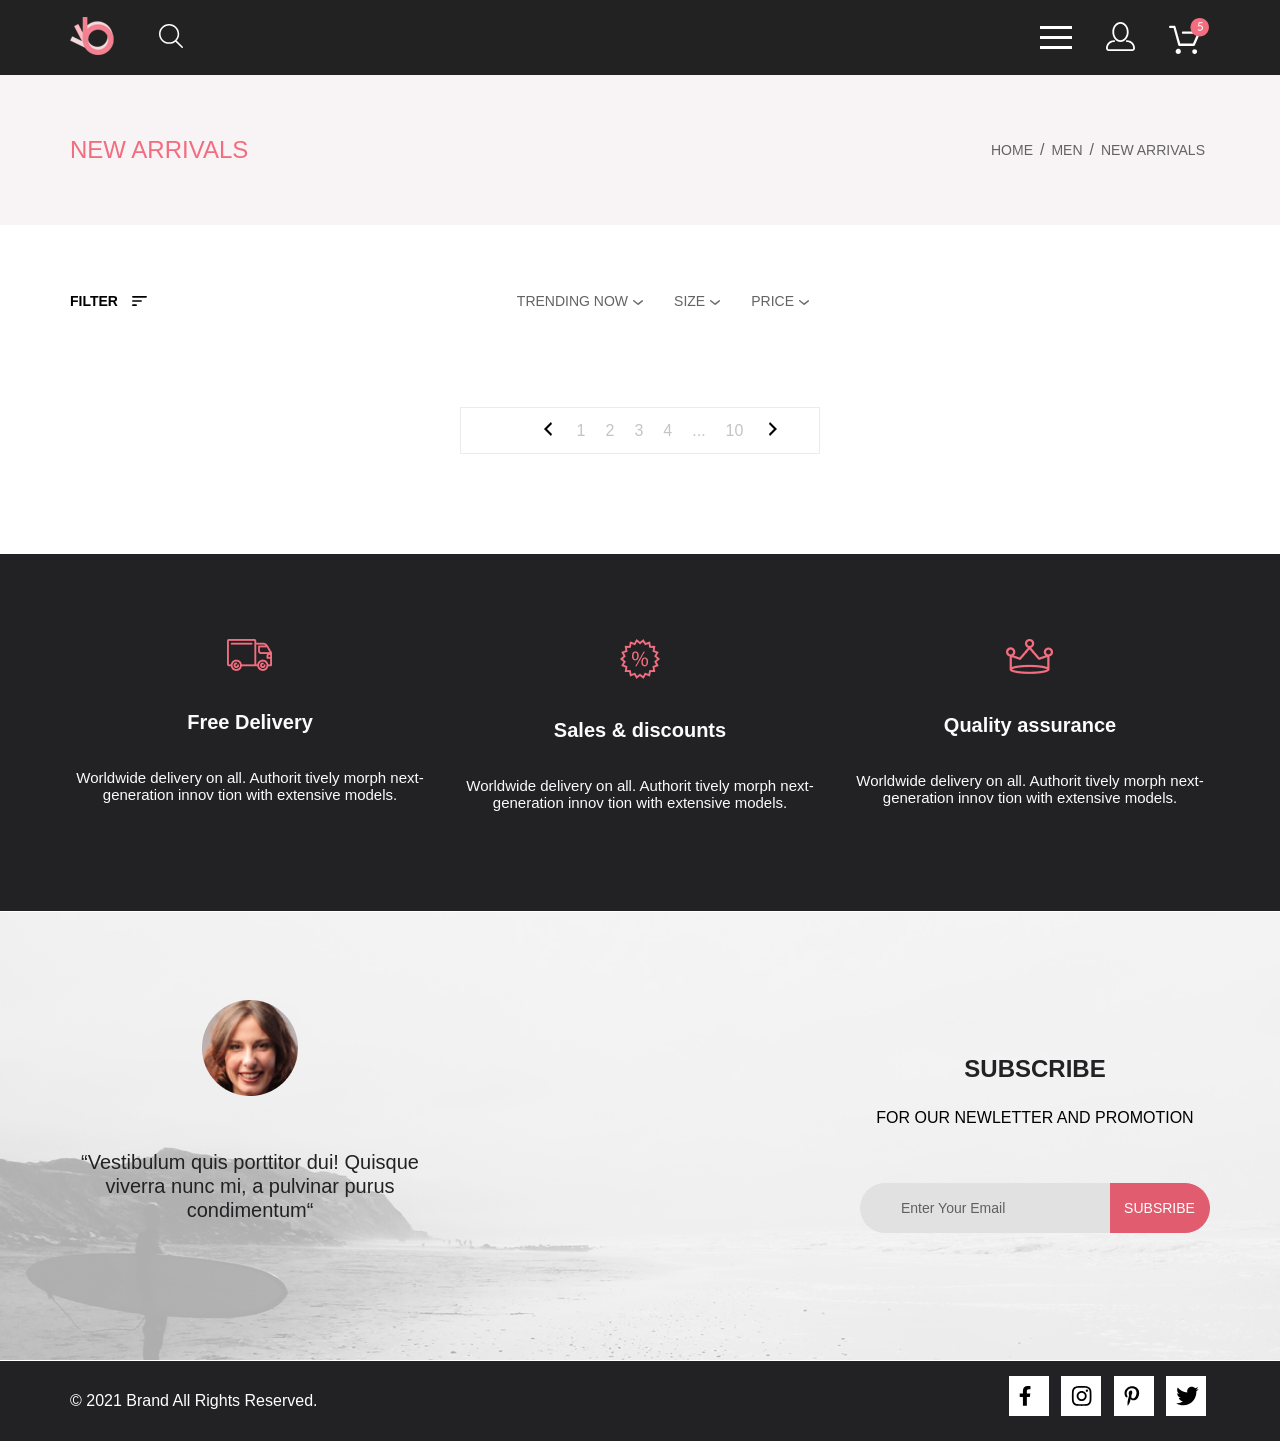
==== js2_1. study_project_web-shop/catalog.html @ 0b313eaf "все tot 232" ====
<!DOCTYPE html>
<html lang="en">

<head>
    <meta charset="UTF-8">
    <title>catalog-page</title>
    <link rel="stylesheet" href="css/style.css">
    <link rel="preconnect" href="https://fonts.gstatic.com">
    <script src="js/script.js"></script>
</head>

<body>
    <header class="header-block ">
        <div class="padding-site">
            <form action="search" class="search-icon-form">
                <a href="#" class="logo-icon"><img src="icon/logo-icon.png" alt="logo"></a>
                <input class="search-icon-form__input" id="search" type="search">
                <label for="search" class="search-icon-form__label">
                    <svg class="search-icon-form__svg" xmlns="http://www.w3.org/2000/svg"
                        xmlns:xlink="http://www.w3.org/1999/xlink" width="24" height="24">
                        <path
                            d="M23.762,22.681 L17.569,16.586 C19.190,14.825 20.187,12.494 20.187,9.929 C20.186,4.443 15.668,-0.002 10.093,-0.002 C4.519,-0.002 0.001,4.443 0.001,9.929 C0.001,15.416 4.519,19.862 10.093,19.862 C12.502,19.862 14.711,19.028 16.446,17.644 L22.663,23.763 C22.966,24.062 23.458,24.062 23.761,23.763 C24.065,23.464 24.065,22.979 23.762,22.681 ZM10.093,18.334 C5.377,18.334 1.553,14.572 1.553,9.929 C1.553,5.288 5.377,1.525 10.093,1.525 C14.810,1.525 18.633,5.288 18.633,9.929 C18.633,14.572 14.810,18.334 10.093,18.334 Z" />
                    </svg>
                </label>
            </form>

            <div class="page-header-wrp-btn">
                <nav class="menu">
                    <label class="menu-btn" for="menu-switch">
                        <span></span>
                    </label>
                    <input id="menu-switch" type="checkbox">
                    <ul class="menu-list">
                        <a href="#" class="menu-list-close-btn"></a>
                        <span class="menu-list-title">menu</span>
                        <li class="menu-list-item">
                            <a href="#">man</a>
                            <ul class="menu-sublist">
                                <li class="menu-sublist-item">
                                    <a href="#">Accessories</a>
                                </li>
                                <li class="menu-sublist-item">
                                    <a href="#">Bags</a>
                                </li>
                                <li class="menu-sublist-item">
                                    <a href="#">Denim</a>
                                </li>
                                <li class="menu-sublist-item">
                                    <a href="#">T-Shirts</a>
                                </li>
                            </ul>
                        </li>
                        <li class="menu-list-item">
                            <a href="#">woman</a>
                            <ul class="menu-sublist">
                                <li class="menu-sublist-item">
                                    <a href="#">Accessories</a>
                                </li>
                                <li class="menu-sublist-item">
                                    <a href="#">Jackets &amp;&nbsp;Coats</a>
                                </li>
                                <li class="menu-sublist-item">
                                    <a href="#">Polos</a>
                                </li>
                                <li class="menu-sublist-item">
                                    <a href="#">T-Shirts</a>
                                </li>
                                <li class="menu-sublist-item">
                                    <a href="#">Shirts</a>
                                </li>
                            </ul>
                        </li>
                        <li class="menu-list-item">
                            <a href="#">kids</a>
                            <ul class="menu-sublist">
                                <li class="menu-sublist-item">
                                    <a href="#">Accessories</a>
                                </li>
                                <li class="menu-sublist-item">
                                    <a href="#">Jackets &amp;&nbsp;Coats</a>
                                </li>
                                <li class="menu-sublist-item">
                                    <a href="#">Polos</a>
                                </li>
                                <li class="menu-sublist-item">
                                    <a href="#">T-Shirts</a>
                                </li>
                                <li class="menu-sublist-item">
                                    <a href="#">Shirts</a>
                                </li>
                                <li class="menu-sublist-item">
                                    <a href="#">Bags</a>
                                </li>
                            </ul>
                        </li>
                    </ul>
                </nav>

                <button class="personal-account-btn">
                    <svg width="29" height="29" viewBox="0 0 29 29" xmlns="http://www.w3.org/2000/svg">
                        <path
                            d="M14.5 19.937C19 19.937 22.656 15.464 22.656 9.968C22.656 4.472 19 0 14.5 0C13.3631 0.0217413 12.2463 0.303398 11.2351 0.823397C10.2239 1.34339 9.34507 2.08794 8.66602 3C7.12663 4.99573 6.30819 7.45381 6.34399 9.974C6.34399 15.465 10 19.937 14.5 19.937ZM14.5 1.813C18 1.813 20.844 5.472 20.844 9.969C20.844 14.466 17.998 18.125 14.5 18.125C11.002 18.125 8.15603 14.465 8.15503 9.969C8.15403 5.473 11 1.813 14.5 1.813ZM20.844 18.125C20.6036 18.125 20.373 18.2205 20.203 18.3905C20.033 18.5605 19.9375 18.7911 19.9375 19.0315C19.9375 19.2719 20.033 19.5025 20.203 19.6725C20.373 19.8425 20.6036 19.938 20.844 19.938C22.526 19.9399 24.1386 20.6088 25.3279 21.7982C26.5172 22.9875 27.1861 24.6 27.188 26.282C27.1875 26.5221 27.0918 26.7523 26.922 26.9221C26.7522 27.0918 26.5221 27.1875 26.282 27.188H2.71997C2.47985 27.1875 2.24975 27.0918 2.07996 26.9221C1.91016 26.7523 1.81449 26.5221 1.81396 26.282C1.81608 24.6001 2.48517 22.9877 3.67444 21.7985C4.86371 20.6092 6.47608 19.9401 8.15796 19.938C8.39824 19.938 8.62868 19.8425 8.79858 19.6726C8.96849 19.5027 9.06396 19.2723 9.06396 19.032C9.06396 18.7917 8.96849 18.5613 8.79858 18.3914C8.62868 18.2215 8.39824 18.126 8.15796 18.126C5.99541 18.1279 3.92201 18.9875 2.39258 20.5164C0.863144 22.0453 0.00264777 24.1185 0 26.281C0.000794067 27.0019 0.287502 27.693 0.797241 28.2027C1.30698 28.7125 1.99811 28.9992 2.71899 29H26.282C27.0027 28.9989 27.6936 28.7121 28.2031 28.2024C28.7126 27.6927 28.9992 27.0017 29 26.281C28.9974 24.1187 28.1372 22.0457 26.6083 20.5168C25.0793 18.9878 23.0063 18.1276 20.844 18.125Z" />
                    </svg>
                </button>

                <button class="basket-btn">
                    <svg width="42" height="37" viewBox="0 0 42 37" xmlns="http://www.w3.org/2000/svg">
                        <path
                            d="M26.2009 37C25.5532 36.9738 24.9415 36.6948 24.4972 36.2227C24.0529 35.7506 23.8114 35.1232 23.8245 34.475C23.8376 33.8269 24.1043 33.2097 24.5673 32.7559C25.0303 32.3022 25.6527 32.048 26.301 32.048C26.9493 32.048 27.5717 32.3022 28.0347 32.7559C28.4977 33.2097 28.7644 33.8269 28.7775 34.475C28.7906 35.1232 28.549 35.7506 28.1047 36.2227C27.6604 36.6948 27.0488 36.9738 26.401 37H26.2009ZM6.75293 34.32C6.75293 33.79 6.91011 33.2718 7.20459 32.8311C7.49907 32.3904 7.91764 32.0469 8.40735 31.844C8.89705 31.6412 9.43594 31.5881 9.95581 31.6915C10.4757 31.7949 10.9532 32.0502 11.328 32.425C11.7028 32.7998 11.9581 33.2773 12.0615 33.7972C12.1649 34.317 12.1118 34.8559 11.9089 35.3456C11.7061 35.8353 11.3626 36.2539 10.9219 36.5483C10.4812 36.8428 9.96304 37 9.43298 37C9.08087 37.0003 8.73212 36.9311 8.40674 36.7966C8.08136 36.662 7.78569 36.4646 7.53662 36.2158C7.28755 35.9669 7.09001 35.6713 6.9552 35.3461C6.82039 35.0208 6.75098 34.6721 6.75098 34.32H6.75293ZM10.553 28.686C10.2935 28.6868 10.0409 28.6024 9.83411 28.4457C9.62727 28.2891 9.47758 28.0689 9.40796 27.819L4.57495 10.364H1.18201C0.868521 10.364 0.567859 10.2395 0.346191 10.0178C0.124523 9.79614 0 9.49549 0 9.18201C0 8.86852 0.124523 8.56787 0.346191 8.3462C0.567859 8.12454 0.868521 8.00001 1.18201 8.00001H5.46301C5.7225 7.99919 5.97504 8.08372 6.18176 8.24057C6.38848 8.39742 6.53784 8.61788 6.60693 8.86801L11.4399 26.323H24.6179L29.001 16.275H14.401C14.2428 16.2796 14.0854 16.2524 13.9379 16.1951C13.7904 16.1377 13.6559 16.0513 13.5424 15.9411C13.4288 15.8308 13.3386 15.6989 13.277 15.5532C13.2154 15.4074 13.1836 15.2508 13.1836 15.0925C13.1836 14.9343 13.2154 14.7776 13.277 14.6319C13.3386 14.4861 13.4288 14.3542 13.5424 14.2439C13.6559 14.1337 13.7904 14.0473 13.9379 13.9899C14.0854 13.9326 14.2428 13.9054 14.401 13.91H30.814C31.0097 13.91 31.2022 13.9587 31.3744 14.0517C31.5465 14.1448 31.6928 14.2793 31.7999 14.443C31.9078 14.6073 31.9734 14.7957 31.9908 14.9914C32.0083 15.1872 31.9771 15.3842 31.9 15.565L26.495 27.977C26.4026 28.1876 26.251 28.3668 26.0585 28.4927C25.866 28.6186 25.641 28.6858 25.411 28.686H10.553Z" />
                        <path
                            d="M31.502 19C36.7487 19 41.002 14.7467 41.002 9.5C41.002 4.25329 36.7487 0 31.502 0C26.2552 0 22.002 4.25329 22.002 9.5C22.002 14.7467 26.2552 19 31.502 19Z"
                            fill="#F16D7F" />
                        <path
                            d="M30.8146 7.648C31.2626 7.552 31.6746 7.504 32.0506 7.504C32.4986 7.504 32.8946 7.57 33.2386 7.702C33.5826 7.834 33.8686 8.016 34.0966 8.248C34.3286 8.48 34.5026 8.754 34.6186 9.07C34.7386 9.386 34.7986 9.73 34.7986 10.102C34.7986 10.558 34.7186 10.97 34.5586 11.338C34.4026 11.706 34.1846 12.022 33.9046 12.286C33.6286 12.546 33.3026 12.746 32.9266 12.886C32.5506 13.026 32.1446 13.096 31.7086 13.096C31.4566 13.096 31.2146 13.07 30.9826 13.018C30.7506 12.97 30.5326 12.904 30.3286 12.82C30.1286 12.736 29.9426 12.64 29.7706 12.532C29.5986 12.424 29.4466 12.31 29.3146 12.19L29.6446 11.734C29.7166 11.63 29.8106 11.578 29.9266 11.578C30.0066 11.578 30.0966 11.61 30.1966 11.674C30.2966 11.734 30.4186 11.802 30.5626 11.878C30.7066 11.954 30.8746 12.024 31.0666 12.088C31.2626 12.148 31.4946 12.178 31.7626 12.178C32.0626 12.178 32.3326 12.13 32.5726 12.034C32.8126 11.938 33.0186 11.802 33.1906 11.626C33.3626 11.446 33.4946 11.232 33.5866 10.984C33.6786 10.736 33.7246 10.458 33.7246 10.15C33.7246 9.882 33.6846 9.64 33.6046 9.424C33.5286 9.208 33.4106 9.024 33.2506 8.872C33.0946 8.72 32.8986 8.602 32.6626 8.518C32.4266 8.434 32.1506 8.392 31.8346 8.392C31.6186 8.392 31.3926 8.41 31.1566 8.446C30.9246 8.482 30.6866 8.54 30.4426 8.62L29.7706 8.422L30.4606 4.402H34.5346V4.87C34.5346 5.022 34.4866 5.148 34.3906 5.248C34.2986 5.344 34.1386 5.392 33.9106 5.392H31.2106L30.8146 7.648Z" />
                    </svg>
                </button>
            </div>
        </div>

    </header>
    <main>
        <section class="subnav">
            <div class="padding-site">
                <a href="#" class="subnav-name">new arrivals</a>
                <nav class="subnav-wrp">
                    <ul class="subnav-list">
                        <li class="subnav-link"><a href="#">home</a></li>
                        <li class="subnav-link"><a href="#">men</a></li>
                        <li class="subnav-link"><a href="#">new arrivals</a></li>
                    </ul>
                </nav>

            </div>   
            
        </section>

        <section class="filter-block ">
            <div class="padding-site">
                <a href="#" class="filter-name"><span>filter</span>
                    <svg class="filter-icon" width="15" height="10" viewBox="0 0 15 10" xmlns="http://www.w3.org/2000/svg">
                        <path id="filter-vector"
                            d="M0.833333 10H4.16667C4.625 10 5 9.625 5 9.16667C5 8.70833 4.625 8.33333 4.16667 8.33333H0.833333C0.375 8.33333 0 8.70833 0 9.16667C0 9.625 0.375 10 0.833333 10ZM0 0.833333C0 1.29167 0.375 1.66667 0.833333 1.66667H14.1667C14.625 1.66667 15 1.29167 15 0.833333C15 0.375 14.625 0 14.1667 0H0.833333C0.375 0 0 0.375 0 0.833333ZM0.833333 5.83333H9.16667C9.625 5.83333 10 5.45833 10 5C10 4.54167 9.625 4.16667 9.16667 4.16667H0.833333C0.375 4.16667 0 4.54167 0 5C0 5.45833 0.375 5.83333 0.833333 5.83333Z" />
                    </svg>
                </a>
                <ul class="sort-list">
                    <li class="sort-link"><a href="#">trending now</a></li>
                    <li class="sort-link"><a href="#">size</a></li>
                    <li class="sort-link"><a href="#">price</a></li>
                </ul>
                <div class="dop-flex-block3"></div>
            </div>
            
        </section>
        <section class="product_block">
            <div class="padding-site product-cards">
                <!-- <div class="product">
                    <img src="img/product-foto1.png" alt="product-foto" class="image-product">
                    <a href="#" class="overlay-img" style="width: 360px; height: 420px;"></a>
                    <button href="#" class="overlay-btn">
                        <span>Add to Cart</span></button>
                    <h2>ellery x m'o capsule</h2>
                    <p>Known for her sculptural takes on traditional tailoring, Australian arbiter of cool Kym Ellery
                        teams
                        up with Moda Operandi.</p>
                    <span>$52.00</span>
                </div>
                <div class="product">
                    <img src="img/product-foto7.png" alt="product-foto" class="image-product">
                    <a href="#" class="overlay-img" style="width: 360px; height: 420px;"></a>
                    <button href="" class="overlay-btn"><span>Add to Cart</span></button>
                    <h2>ellery x m'o capsule</h2>
                    <p>Known for her sculptural takes on traditional tailoring, Australian arbiter of cool Kym Ellery
                        teams
                        up with Moda Operandi.</p>
                    <span>$52.00</span>
                </div>
                <div class="product">
                    <img src="img/product-foto3.png" alt="product-foto" class="image-product">
                    <a href="#" class="overlay-img" style="width: 360px; height: 420px;"></a>
                    <button href="" class="overlay-btn"><span>Add to Cart</span></button>
                    <h2>ellery x m'o capsule</h2>
                    <p>Known for her sculptural takes on traditional tailoring, Australian arbiter of cool Kym Ellery
                        teams
                        up with Moda Operandi.</p>
                    <span>$52.00</span>
                </div>
                <div class="product">
                    <img src="img/product-foto4.png" alt="product-foto" class="image-product">
                    <a href="#" class="overlay-img" style="width: 360px; height: 420px;"></a>
                    <button href="" class="overlay-btn"><span>Add to Cart</span></button>
                    <h2>ellery x m'o capsule</h2>
                    <p>Known for her sculptural takes on traditional tailoring, Australian arbiter of cool Kym Ellery
                        teams
                        up with Moda Operandi.</p>
                    <span>$52.00</span>
                </div>
                <div class="product">
                    <img src="img/product-foto8.png" alt="product-foto" class="image-product">
                    <a href="#" class="overlay-img" style="width: 360px; height: 420px;"></a>
                    <button href="" class="overlay-btn"><span>Add to Cart</span></button>
                    <h2>ellery x m'o capsule</h2>
                    <p>Known for her sculptural takes on traditional tailoring, Australian arbiter of cool Kym Ellery
                        teams
                        up with Moda Operandi.</p>
                    <span>$52.00</span>
                </div>
                <div class="product">
                    <img src="img/product-foto9.png" alt="product-foto" class="image-product">
                    <a href="#" class="overlay-img" style="width: 360px; height: 420px;"></a>
                    <button href="" class="overlay-btn"><span>Add to Cart</span></button>
                    <h2>ellery x m'o capsule</h2>
                    <p>Known for her sculptural takes on traditional tailoring, Australian arbiter of cool Kym Ellery
                        teams
                        up with Moda Operandi.</p>
                    <span>$52.00</span>
                </div>
                <div class="product">
                    <img src="img/product-foto10.png" alt="product-foto" class="image-product">
                    <a href="#" class="overlay-img" style="width: 360px; height: 420px;"></a>
                    <button href="" class="overlay-btn"><span>Add to Cart</span></button>
                    <h2>ellery x m'o capsule</h2>
                    <p>Known for her sculptural takes on traditional tailoring, Australian arbiter of cool Kym Ellery
                        teams
                        up with Moda Operandi.</p>
                    <span>$52.00</span>
                </div>
                <div class="product">
                    <img src="img/product-foto11.png" alt="product-foto" class="image-product">
                    <a href="#" class="overlay-img" style="width: 360px; height: 420px;"></a>
                    <button href="" class="overlay-btn"><span>Add to Cart</span></button>
                    <h2>ellery x m'o capsule</h2>
                    <p>Known for her sculptural takes on traditional tailoring, Australian arbiter of cool Kym Ellery
                        teams
                        up with Moda Operandi.</p>
                    <span>$52.00</span>
                </div>
                <div class="product hide-card-768px">
                    <img src="img/product-foto12.png" alt="product-foto" class="image-product">
                    <a href="#" class="overlay-img" style="width: 360px; height: 420px;"></a>
                    <button href="" class="overlay-btn"><span>Add to Cart</span></button>
                    <h2>ellery x m'o capsule</h2>
                    <p>Known for her sculptural takes on traditional tailoring, Australian arbiter of cool Kym Ellery
                        teams
                        up with Moda Operandi.</p>
                    <span>$52.00</span>
                </div> -->
            </div>

            <ul class="number-block-block">
                <li class="number-block-link"><a href="#">1</a></li>
                <li class="number-block-link"><a href="#">2</a></li>
                <li class="number-block-link"><a href="#">3</a></li>
                <li class="number-block-link"><a href="#">4</a></li>
                <li class="number-block-link"><a href="#">...</a></li>
                <li class="number-block-link"><a href="#">10</a></li>
            </ul>

        </section>

        <section class="container feature_block clearfix">
            <div class="feature">
                <img src="icon/delivery-icon.png" alt="feature-foto" class="image-feature">
                <h3>Free Delivery</h3>
                <p>Worldwide delivery on all. Authorit tively morph next-generation innov tion with extensive models.
                </p>
            </div>
            <div class="feature">
                <img src="icon/sale-icon.png" alt="feature-foto" class="image-feature">
                <h3>Sales & discounts</h3>
                <p>Worldwide delivery on all. Authorit tively morph next-generation innov tion with extensive models.
                </p>
            </div>
            <div class="feature">
                <img src="icon/quality-icon.png" alt="feature-foto" class="image-feature">
                <h3>Quality assurance</h3>
                <p>Worldwide delivery on all. Authorit tively morph next-generation innov tion with extensive models.
                </p>
            </div>
        </section>

        <section class="subsribe-block">
            <div class="padding-site">
                <div class="info"><img src="img/info-img.png" alt="info-img" class="info-img">
                    <p>“Vestibulum quis porttitor dui! Quisque viverra nunc mi, a pulvinar purus condimentum“</p>
                </div>

                <form action="" class="subsribe-form">
                    <h2>subscribe</h2>
                    <p>for our newletter and promotion</p>
                    <input type="email" placeholder="Enter Your Email"><button type="submit">subsribe</button>
                </form>
            </div>
        </section>
    </main>

    <footer>
        <div class="padding-site">
            <span>&copy; 2021 Brand All Rights Reserved.</span>
            <ul class="social-icon">
                <li><a href="#"><img src="icon/vector-facebook.svg" alt="soc-icon"></a></li>
                <li><a href="#"><img src="icon/vector-insta.svg" alt="soc-icon"></a></li>
                <li><a href="#"><img src="icon/vector-pinsta.svg" alt="soc-icon"></a></li>
                <li><a href="#"><img src="icon/vector-twit.svg" alt="soc-icon"></a></li>
            </ul>
        </div>

    </footer>


</body>

</html>
---- js2_1. study_project_web-shop/css/style.css ----
@font-face {
    font-family: "lato";
    src: url(../fonts/lato-thin.ttf);
    font-weight: 100;
    font-style: normal;
}

@font-face {
    font-family: "lato";
    src: url(../fonts/lato-light.ttf);
    font-weight: 300;
    font-style: normal;
}

@font-face {
    font-family: "lato";
    src: url(../fonts/lato-regular.ttf);
    font-weight: 400;
    font-style: normal;
}

@font-face {
    font-family: "lato";
    src: url(../fonts/lato-bold.ttf);
    font-weight: 700;
    font-style: normal;
}

@font-face {
    font-family: "lato";
    src: url(../fonts/lato-black.ttf);
    font-weight: 900;
    font-style: normal;
}

body {
    font-family: "lato", sans-serif;
    margin: 0;
    padding: 0;

}

.clearfix::after {
    content: "";
    display: table;
    clear: both;
}

.padding-site {
    width: 100%;
    max-width: 1140px;
    box-sizing: border-box;
    display: flex;
    flex-wrap: wrap;
    justify-content: space-between;
    margin: 0 auto;
    /* outline: 1px solid black; */

}

header {
    min-height: 75px;
    background-color: #222222;
    width: 100%;
    position: relative;
    display: flex;
    justify-content: space-between;
    align-items: center;
    flex-wrap: wrap;
}

header button {
    /* display: block; */
    padding: 0;
    background-color: transparent;
    border: none;
    cursor: pointer;
    /* margin: -5px auto; */
}

.header-block svg {
    fill: #ffffff;
}

.logo-icon:hover img {
    filter: brightness(30%);
}

.logo-icon:active img {
    filter: brightness(10%);
}

.search-icon-form {
    display: flex;
    flex-wrap: wrap;
}

.search-icon-form__label {
    margin: auto auto auto 5px;
    background-image: url('https://findicons.com/files/icons/2813/flat_jewels/512/search.png');
}

.search-icon-form__label:hover .search-icon-form__svg {
    fill: rgb(0, 183, 255);
    cursor: pointer;
}

.search-icon-form__label:active .search-icon-form__svg {
    fill: #F16D7F;
}

.search-icon-form__svg {
    fill: #fff;
}

.search-icon-form__input {
    opacity: 0;
    margin: auto 0 auto 30px;
    padding: 5px;
    outline: none;
    box-sizing: border-box;
    border: none;
    color: rgb(0, 0, 0);
    font-size: 16px;
    font-family: Arial;
    text-transform: capitalize;
    outline: 1px solid rgb(170, 168, 173);
}

input[type=search] {
    width: 0px;
    box-sizing: border-box;
    font-size: 16px;
    background-position: 5px 5px;
    background-repeat: no-repeat;
    transition: 0.4s ease-in-out;
}

input[type=search]:focus {
    width: 300px;
    opacity: 1;
}

.page-header-wrp-btn {
    width: 110px;
    display: flex;
    justify-content: space-between;
    align-items: center;
}

.page-header-wrp-btn:nth-child(2) {
  width: 170px;
}


/* === mobile menu === */
.menu-btn {
    display: flex;
    justify-content: center;
    align-items: center;
    width: 32px;
    height: 32px;
    /* border: 1px solid #fff; */
}

.menu-btn:hover span,
.menu-btn:hover span::before,
.menu-btn:hover span::after{
  background-color: rgb(0, 183, 255);
}

.menu-btn:active span,
.menu-btn:active span::before,
.menu-btn:active span::after{
  background-color: #F16D7F;
}
.menu-btn span {
    display: block;
    width: 100%;
    height: 3px;
    background-color: #fff;
    position: relative;
}

.menu-btn span::before,
.menu-btn span::after {
    content: "";
    display: block;
    width: 100%;
    height: 3px;
    background-color: #fff;
    position: absolute;
    top: -10px;
    left: 0;
}

.menu-btn span::after {
  top: 10px;
}

#menu-switch {
  display: none;
}

#menu-switch:checked ~ .menu-list {
    display: block;
}
  
.menu-list {
    display: none;
    width: 232px;
    min-height: 764px;
    padding: 16px 33px;
    box-sizing: border-box;
    background-color: #fff;
    list-style: none;
    position: absolute;
    top: 60px;
    right: 0;
    z-index: 5;
}

.menu-list-close-btn {
    display: block;
    width: 12px;
    height: 12px;
    margin: 0;
    padding: 0;
    /* border: 1px solid black; */
    position: relative;
    top: 0;
    left: 170px;
}

.menu-list-close-btn::before,
.menu-list-close-btn::after {
    content: "";
    display: block;
    width: 18px;
    height: 2px;
    background: #6F6E6E;
    border-radius: 10px;
    position: absolute;
    top: 5px;
    left: -3px;
    transform: rotate(45deg);
}

.menu-list-close-btn::after {
  transform: rotate(-45deg)
}

.menu-list-close-btn:hover::before,
.menu-list-close-btn:hover::after {
    background: #B7B6B6;
}

.menu-list-close-btn:active::before,
.menu-list-close-btn:active::after{
  background: #535353;
}

.menu-list-title {
  display: block;
  margin: 9px 0 24px 0;
  font-weight: bold;
  color: #000000;
  text-transform: uppercase;
}

.menu-title>a,
.menu-list-item>a,
.menu-sublist-item>a {
    font-style: normal;
    font-size: 14px;
    line-height: 17px;
    font-weight: normal;
}
.menu-list-item>a {
  display: block;
  margin: 0 0 11px 0;
  color: #F16D7F;
  text-transform: uppercase;
  text-decoration: none;
}

.menu-list-item:hover>a {
    color: #9889D7;
}

.menu-list-item:active>a {
  color: #9D2334;
}

.menu-sublist {
  padding: 0 0 0 21.5px;
  box-sizing: border-box;
  list-style: none;
}

.menu-sublist-item>a {
    display: block;
    width: 100%;
    height: 100%;
    margin: 0 0 11px 0;
    color: #6F6E6E;
}

.menu-sublist-item a {
  text-decoration: none;
}

.menu-sublist-item:hover a {
  text-decoration: underline;
}

.menu-sublist-item:active a {
  text-decoration: none;
}

.personal-account-btn:hover svg {
    fill: rgb(0, 183, 255);
}
.personal-account-btn:active svg {
    fill: #F16D7F;
}
.basket-btn svg {
  width: 41px;
  height: 36px;
}
.basket-btn:hover  svg  {
    fill: rgb(0, 183, 255);
}
.basket-btn:active svg {
    fill: #F16D7F;
}

.home-block-banner {
    box-sizing: border-box;
    background-color: #F1E4E6;
}

.foto-banner {
    width: 100%;
    max-width: 600px;
    min-height: 764px;
    box-sizing: border-box;
    background-image: url("../img/foto-main-cut.png");
    background-repeat: no-repeat;
    background-size: contain;
    background-position: bottom left;

}

.banner-txt {
    width: 100%;
    max-width: 377px;
    margin: auto;
    text-transform: uppercase;
    position: relative;
}

.banner-txt:before {
    content: "";
    display: block;
    width: 12px;
    height: 92px;
    background-color: #F16D7F;
    position: absolute;
    top: 0;
    left: -28px;
}

.banner-title {
    display: block;
    width: 100%;
    font-style: normal;
    font-weight: 900;
    font-size: 48px;
    line-height: 57.6px;
    color: #222222;
}

.banner-subtitle {
    display: block;
    font-weight: 700;
    font-size: 32px;
    line-height: 38.4px;
    color: #222222;

}

.banner-subtitle span {
    color: #F16D7F;
}


.offer_block {
    margin: 40px auto;
}

.offer-first {
    display: flex;
    flex-flow: wrap;
    justify-content: center;
}

.offer-card {
    width: 360px;
    min-height: 260px;
    margin: 15px;
    position: relative;
    text-transform: uppercase;
}
.card1 {
    box-sizing: border-box;
    background-image: url("../img/forWomen.png");
    background-repeat: no-repeat;
    background-size: contain;
}
.card2 {
    box-sizing: border-box;
    background-image: url("../img/formen.png");
    background-repeat: no-repeat;
    background-size: contain;
}
.card3 {
    box-sizing: border-box;
    background-image: url("../img/forkids.png");
    background-repeat: no-repeat;
    background-size: contain;
}
/* .card4 {
    box-sizing: border-box;
    background-image: url("../img/accesories.png");
    background-repeat: no-repeat;
    background-size: contain;
    background-position: bottom left;
} */

.offer-card a {
    box-sizing: border-box;
    width: 100%;
    height: 100%;
    text-align: center;
    position: absolute;
    top: 0px;
    left: 0px;
    padding: 100px 0 0 0;
    background: rgba(33, 22, 22, 0.7);
    color: #F16D7F;
    text-decoration: none;
    font-style: normal;
    font-weight: bold;
    font-size: 24px;
    line-height: 30px;
}

.offer-card a span {
    font-style: normal;
    font-weight: normal;
    font-size: 16px;
    line-height: 20px;
    color: #FFFFFF;
}


.offer-last {
    /* outline: 1px solid rgb(47, 45, 197); */
    min-height: 180px;
    margin: 15px auto;
    box-sizing: border-box;
    background-image: url("../img/accesories.png");
    background-repeat: no-repeat;
    background-position: bottom center;
    text-align: center;
    display: flex;
    justify-content: center;
    position: relative;
    text-transform: uppercase;
}

.offer-last a {
    /* outline: 1px solid rgb(188, 201, 76); */
    min-width: 1140px;
    padding: 60px 0;
    background: rgba(33, 22, 22, 0.7);
    color: #F16D7F;
    text-decoration: none;
    font-style: normal;
    font-weight: bold;
    font-size: 24px;
    line-height: 30px;
}

.offer-last a span {
    font-style: normal;
    font-weight: normal;
    font-size: 16px;
    line-height: 20px;
    color: #FFFFFF;
}

.product_block {
   margin: 0 0 100px 0;
}

.product-head-txt {
    margin: auto;
    box-sizing: border-box;
    text-align: center;
    padding: 35px 0;
}

.product-head-txt span {
    font-size: 30px;
    line-height: 36px;
    color: #222222;
}

.product-head-txt p {
    font-size: 16px;
    line-height: 18px;
    color: #9F9F9F;
}

.product-cards {
    /* outline: 1px solid rgb(25, 197, 39); */
    display: flex;
    flex-wrap: wrap;
    justify-content: center;
}

.product {
    /* outline: 1px solid rgb(47, 45, 197); */
    
    width: 360px;
    margin: 0 10px 20px 10px;
    position: relative;
    background-color: #F8F8F8;
    padding-bottom: 15px;
}

.product button {
    background-color: transparent;
    background-image: url(../icon/basket-icon.svg);
    background-repeat: no-repeat;
    background-position: 10px;
    min-width: 170px;
    min-height: 50px;
    border: 1px solid #FFFFFF;
    font-size: 15px;
    margin: 0px 105px;
    word-wrap: break-word;
}

.product button span {
    /* outline: 1px solid rgb(197, 45, 184); */
    margin-left: 40px;
    color: white;
    padding: 10px;
}

.product h2 {
    padding: 25px 0 0 15px;
    font-size: 16px;
    line-height: 16px;
    text-transform: uppercase;
}

.product p {
    padding: 15px;
    font-weight: 400;
    font-size: 15px;
    line-height: 17px;
    color: #5D5D5D;
}

.product span {
    padding: 15px;
    font-size: 16px;
    line-height: 19px;
    color: #F16D7F;
}

.image-product {
    opacity: 1;
    display: block;
    transition: .5s ease;
    backface-visibility: hidden;
}

.overlay-img {
    /* width: 360px; */
    /* height: 420px; */
    position: absolute;
    top: 0;
    opacity: 0;
    transition: .5s ease;
    background-color: rgba(58, 56, 56, 0.8);
}

.product:hover .overlay-img {
    opacity: 1;
}

.overlay-btn {
    transition: .5s ease;
    opacity: 0;
    position: absolute;
    top: 30%;
}

.product:hover .overlay-btn {
    opacity: 1;
}

.overlay-btn:hover {
    background-color: #FF6A6A;
    cursor: pointer;

}

.overlay-btn span:active {
    color: #FF6A6A;
}


.all-product-btn {
    width: 210px;
    height: 50px;
    line-height: 50px;
    background-color: transparent;
    border: 1px solid #F26376;
    margin: 35px auto;
    /* outline: 1px solid rgb(197, 45, 184); */
    display: block;
    text-decoration: none;
    text-align: center;
    color: #F26376;
    font-size: 16px;
}

.all-product-btn:hover {
    color: #ffffff;
    background-color: #FF6A6A;
}

.all-product-btn:active {
    color: #FF6A6A;
    /* background-color: #FF6A6A; */
}

.feature_block {
    min-height: 340px;
    background-color: #222224;
    /* outline: 1px solid rgb(151, 197, 45); */
    display: flex;
    flex-flow: wrap;
    justify-content: center;
    margin-top: 65px;
}

.feature {
    /* outline: 1px solid rgb(169, 169, 185); */
    width: 360px;
    margin: 15px;
    position: relative;
    color: white;
    text-align: center;
    padding: 70px 0;
    /* margin: 0 auto; */

}

.feature h3 {
    color: #FBFBFB;
    font-size: 20px;
    line-height: 24px;
    padding: 15px;
}

.feature p {
    color: #FBFBFB;
    font-weight: 100;
    font-size: 15px;
    line-height: 17px;
    text-align: center;
}

.subsribe-block {
    background-image: url(../img/bgr-img-subscribe.png);
    background-repeat: no-repeat;
    background-position: center;
    /* outline: 3px solid rgb(14, 14, 161); */
    min-height: 450px;
    display: flex;
    flex-flow: wrap;
    justify-content: center;
}

.info {
    /* outline: 1px solid rgb(48, 204, 196); */
    text-align: center;
    width: 360px;
    margin: auto 0;
}

.info p {
    font-size: 20px;
    line-height: 24px;
    color: #222224;
    padding: 30px 0;
}

.subsribe-form {
    /* outline: 1px solid rgb(11, 121, 69); */
    margin: auto 0;
    text-align: center;
    text-transform: uppercase;
}

.subsribe-form h2 {
    font-weight: bold;
    font-size: 24px;
    line-height: 167.2%;
    text-align: center;
    color: #222224;
    
}

footer {
    background-color: #222224;
    color: white;
    min-height: 80px;
    display: flex;
    flex-flow: wrap;
    justify-content: space-between ;
}

footer span {
    /* outline: 1px solid rgb(196, 209, 203); */
    text-align: center;
    line-height: 80px;
    margin: auto 0;
    /* position: relative; */
    /* right: 330px; */
}

footer ul {
    /* outline: 1px solid rgb(228, 71, 131); */
    text-align: center;
    line-height: 80px;
    margin: auto 0;
    /* position: relative; */
    /* left: 330px; */


}

.social-icon li {
    /* outline: 1px solid rgb(4, 177, 96); */
    display: inline-flex;
    list-style-type: none;


}

.social-icon li a {
    display: inline-flex;
    list-style-type: none;
    width: 20px;
    height: 20px;
    background-color: #fff;
    padding: 10px;
    margin: 4px;

}

.social-icon li a:hover {
    background-color: #F16D7F;
}


form.subsribe-form input[type=email] {
    background-color: #E1E1E1;
    width: 250px;
    min-height: 50px;
    border: 1px solid #E1E1E1;
    border-radius: 40px 0 0 40px;
    border-right: none;
    font-size: 17px;
    padding: 10px 10px 10px 40px; 
    box-sizing: border-box;
    margin-top: 40px;
    
}

input[type=email]::placeholder {
    letter-spacing: normal;
    line-height: 14px;
    text-align: left;
    font-size: 14px;
    line-height: 17px;
    display: flex;
    align-items: center;
    color: #222224;
    opacity: 0.67;
}

input[type=email]:focus::placeholder {
    color: #e1e1e1;


}

.subsribe-form button {
    width: 100px;
    min-height: 50px;
    padding: 10px;
    background: #E05C6E;
    word-wrap: break-word;
    border: 1px solid #E05C6E;
    border-radius: 0 40px 40px 0;
    font-size: 14px;
    border-left: none;
    cursor: pointer;
    color: #FFFFFF;
    text-transform: uppercase;
    
}

.subsribe-form button:hover {
    color: #000000;
}


/* for CATALOG page  */
.subnav {
    /* outline: 1px solid rgb(0, 0, 0); */
    background-color: #F8F3F4;
    min-height: 150px;
    display: flex;
    flex-wrap: wrap;
    justify-content: space-between;
}

.subnav-name {
    text-decoration: none;
    text-transform: uppercase;
    margin: auto 0;
    font-size: 24px;
    line-height: 30px;
    color: #F16D7F;
}

.subnav-list {
    text-decoration: none;
    list-style: none;
    margin: auto 0;
    display: flex;
    flex-wrap: wrap;
}

.subnav-wrp {
    text-decoration: none;
    list-style: none;
    margin: auto 0;
    display: flex;
    flex-wrap: wrap;
}

.subnav-list a {
    text-decoration: none;
    text-transform: uppercase;
    font-weight: 400;
    font-size: 14px;
    line-height: 20px;
    color: #636363;
    padding: 0 5px;

}

.subnav-list a:hover {
    font-weight: bold;
    font-size: 14px;
    line-height: 20px;
    color: #F16D7F;

}

.subnav-list li::before {
    content: '/';
    margin: 0 2px;
    color: #636363;
}

.subnav-list li:first-child::before {
    content: '';
}




/* for filter-page */

.filter-block {
    /* outline: 1px solid rgb(0, 0, 0); */
    display: flex;
    flex-wrap: wrap;
    justify-content: space-between;
    margin: 50px 0 45px 0;
}

.filter-name {
    text-decoration: none;
    text-transform: uppercase;
    margin: auto 0;
    font-weight: 600;
    font-size: 14px;
    line-height: 20px;
    color: #000000;
}

.filter-icon {
    margin: auto 0 auto 10px;
}

.sort-list {
    text-decoration: none;
    list-style: none;
    display: flex;
    justify-content: center;
    flex-wrap: wrap;
}

.sort-list a {
    text-decoration: none;
    text-transform: uppercase;
    font-weight: 400;
    font-size: 14px;
    line-height: 20px;
    color: #636363;
    padding: 0 5px;
    margin: auto 0 auto 25px;

}

.sort-list a:hover {
    font-size: 14px;
    line-height: 20px;

}

.sort-list li::after {
    content: url(../icon/sort-icon-vector.svg);
    /* margin: 0 1px; */
    color: #636363;
}

.dop-flex-block3 {
    width: 100px;
}

.number-block-block {
    box-sizing: border-box;
    text-decoration: none;
    border: 1px solid #EBEBEB;
    border-radius: 0px;
    list-style: none;
    max-width: 360px;
    /* max-height: 45px; */
    font-weight: 500;
    font-size: 16px;
    line-height: 45px;
    display: flex;
    flex-wrap: wrap;
    justify-content: center;
    margin: 35px auto;
}


.number-block-block li a {
    /* box-sizing: border-box; */
    text-decoration: none;
    color: #C4C4C4;
    padding: 0 10px;
}

.number-block-block li:first-child::before {
    content: url(../icon/number-page1-icon.svg);
    margin: 0 15px;
}

.number-block-block li:last-child::after {
    content: url(../icon/number-page2-icon.svg);
    margin: 0 15px;

}

.number-block-link a:hover {
    color: #EF5B70;
    font-weight: 600;
}


/* for product site  */

.slider-block {

    background-color: #F7F7F7;
    text-align: center;
    position: relative;
    margin: 0 auto;
}
.slider-foto {
    height: 770px;
    background-image: url(../img/slider-prdct-pg1.png);
    background-repeat: no-repeat;
    background-size: contain;
    background-position: center;

}

.prev {
    left: 0;
    border-radius: 3px 0 0 3px;
}

.next {
    right: 0;
    border-radius: 3px 0 0 3px;
}

.prev,
.next {
    cursor: pointer;
    position: absolute;
    top: 50%;
    width: auto;
    padding: 16px;
    margin-top: -25px;
    color: rgb(0, 0, 0);
    font-weight: bold;
    font-size: 18px;
    transition: 0.5s ease;
    border-radius: 0 3px 3px 0;
}

.prev:hover,
.next:hover {
    color: #F16D7F;
    background-color: rgba(0, 0, 0, 0.15);
}

.product-discription {
    background-color: #fff;
    max-width: 1140px;
    min-height: 600px;
    border: 1px solid #EAEAEA;
    text-align: center;
    margin: 0 auto;
    position: relative;
    top: -60px;
    z-index: 1;
}

.basket-icon-product {
    fill: #FF6A6A;
    vertical-align: middle;
    margin: 0 25px 0 0;
}

.prdct-txt-h2 {
    display: block;
    text-transform: uppercase;
    font-weight: 400;
    font-size: 14px;
    line-height: 17px;
    color: #F16D7F;
    margin: 75px 0 0 0;
}

#after-prdct-txt-h2 {
    width: 65px;
    height: 3px;
    background-color: #EF5B70;
    border: 1px solid #EF5B70;
    margin: 15px auto;
}

.prdct-txt-h3 {
    display: block;
    text-transform: uppercase;
    font-weight: 400;
    font-size: 18px;
    line-height: 22px;
    color: #4D4D4D;
}

.prdct-txt-discr {
    max-width: 600px;
    /* min-height: 60px; */
    display: block;
    font-weight: 300;
    font-size: 14px;
    line-height: 17px;
    color: #4D4D4D;
    margin: 40px auto;

}

.prdct-txt-price {
    display: block;
    font-weight: 400;
    font-size: 24px;
    line-height: 29px;
    color: #EF5B70;
}

#after-prdct-txt-price {
    width: 650px;
    border: 1px solid #EAEAEA;
    margin: 65px auto;

}

.add-cart-btn {
    background-color: transparent;
    background-repeat: no-repeat;
    background-position: 10px;
    min-width: 200px;
    min-height: 50px;
    border: 1px solid #FF6A6A;
    font-size: 15px;
    margin: auto;
    box-sizing: border-box;
    color: #FF6A6A;
    margin: 44px auto;
    line-height: 48px;
}

.add-cart-btn:hover {
    cursor: pointer;
    background-color: #FF6A6A;
    color: #ffffff;

}

.basket-icon-product:hover {
    fill: #ffffff;
}

.add-cart-btn:active {
    color: #000000;
}





/* for cart page */
.cart_block {
    /* outline: 1px solid rgb(240, 37, 11); */
    display: flex;
    flex-wrap: wrap;
    justify-content: space-between;

}

.cart_products {
    /* outline: 1px solid rgb(25, 197, 39); */
    max-width: 650px;
    display: flex;
    flex-direction: column;
}

.cart_number {
    /* outline: 1px solid rgb(174, 197, 45); */
    box-shadow: 0 15px 25px 0 rgba(0,0,0,0.2);
    transition: 0.3s;
    max-width: 650px;
    max-height: 420px;
    display: flex;
    flex-wrap: wrap;
    margin-top: 100px;
    position: relative;
    background-color: #F8F8F8;
}

.cart_number a {
    display: flex;
    position: absolute;
    left: 620px;
    top: 10px;
}
.cart-btn:active {
    color: #000000;
}

.cart_number img {
    display: block;
}


.cart_number h2 {
    max-width: 220px;
    position: absolute;
    left: 370px;
    top: 50px;
    font-size: 26px;
    line-height: 30px;
    color: #222222;
    text-transform: uppercase;
}


.cart_number ul {
    display: flex;
    flex-direction: column;
    justify-content: flex-end;
    list-style: none;
    font-size: 22px;
    line-height: 26px;
    color: #575757;
    
}

.cart-price {
    padding: 5px 0 5px 10px;
}
.cart-price:last-child {
    margin-bottom: 60px;
}
.cart-btn-block {
    /* outline: 1px solid rgb(174, 197, 45); */
    margin: 70px 0 130px 0;
    width: 650px;
    height: 50px;
    display: flex;
    justify-content: space-between;

}

.cart-btn2 {
    background-color: transparent;
    background-position: 10px;
    min-width: 230px;
    min-height: 50px;
    border: 1px solid #A4A4A4;
    font-size: 15px;
    box-sizing: border-box;
    color: #000000;
    text-transform: uppercase;
}

.cart-btn2:hover {
    cursor: pointer;
    background-color: #F16D7F;
    color: #ffffff;

}

.cart-btn2:active {
    color: #000000;
}

.shipping_block {
    max-width: 360px;
    display: flex;
    flex-direction: column;

}

.shipping-adress {
    display: flex;
    flex-direction: column;
}


/* for form  */
.shipping_form {
    position: relative;
    display: flex;
    flex-direction: column;
}

.shipping_form h3 {
    margin: 100px 0 10px 0;
    font-weight: 400;
    font-size: 22px;
    line-height: 20px;
    text-transform: uppercase;
}

.shipping_form input[type=text], input[type=password], input[type=email] {
    width: 100%;
    margin-bottom: 10px;
    padding: 8px;
    border: 1px solid #ccc;
    border-radius: 3px;
}

.shipping_form label {
    margin-bottom: 5px;
    display: block;
    font-weight: 400;
    font-size: 17px;
    line-height: 20px;
    color: #222222;
}

.check_form {
    background-color: #F5F3F3;
    min-width: 300px;
    min-height: 200px;
    margin: 55px 0 100px 0;
    padding: 40px;
}


.check_form a {
    color: #7298b8;
}


.check_form hr {
    border: 1px solid lightgrey;
}

.check_form span.price {
    float: right;
    color: grey;
}

.check-btn {
    background-color: transparent;
    min-width: 250px;
    min-height: 55px;
    border: 1px solid #A4A4A4;
    font-size: 16px;
    margin: 25px;
    box-sizing: border-box;
    color: #000000;
    text-transform: uppercase;
}

.check-btn:hover {
    cursor: pointer;
    background-color: #F16D7F;
    color: #ffffff;

}

.check-btn:active {
    color: #000000;
}


.form-btn {
    background-color: transparent;
    min-width: 120px;
    min-height: 35px;
    border: 1px solid #A4A4A4;
    font-size: 14px;
    margin: 0 50% 0 0;
    box-sizing: border-box;
    color: #000000;
    text-transform: uppercase;
}

.form-btn:hover {
    cursor: pointer;
    background-color: #F16D7F;
    color: #ffffff;

}
.sbmt-form-btn {
    background-color: transparent;
    min-width: 120px;
    min-height: 35px;
    border: 1px solid #A4A4A4;
    font-size: 14px;
    /* margin: 2% 50% 0 0; */
    box-sizing: border-box;
    color: #000000;
    text-transform: uppercase;
    position: absolute;
    right: -20px;
    bottom: 0;

}

.sbmt-form-btn:hover {
    cursor: pointer;
    background-color: #F16D7F;
    color: #ffffff;

}
/* for registration page */
.registration_block {
    display: flex;
    flex-wrap: wrap;
    justify-content: space-between;
    margin: 100px auto;

}

.reg_form {
    display: flex;
    flex-direction: column;
}


.reg_form input[type=text], input[type=password], input[type=email] {
    width: 100%;
    margin-bottom: 10px;
    padding: 8px;
    border: 1px solid #ccc;
    border-radius: 3px;
}

.reg_form-gender {
    list-style: none;
    display: flex;
    flex-wrap: wrap;
    justify-content: space-between;
    font-weight: 400;
    font-size: 12px;
    line-height: 20px;
    margin: 25px 0;
    color: #000000;
}

.reg_form label {
    margin-bottom: 5px;
    display: block;
    font-weight: 400;
    font-size: 17px;
    line-height: 20px;
    color: #222222;
}



.reg-txt {
    transition: 0.3s;
    max-width: 650px;
    max-height: 420px;
    display: flex;
    flex-direction: column;
    flex-wrap: wrap;
    position: relative;
}

.reg-txt h2 {
    font-weight: 300;
    font-size: 24px;
    line-height: 30px;
    color: #000000;
    text-transform: uppercase;
}
.reg-txt p {
    margin: 20px 0;
    font-weight: 300;
    font-size: 24px;
    line-height: 30px;
    color: #000000;
}

.reg-txt ul {
    display: flex;
    flex-direction: column;
    justify-content: flex-end;
    font-weight: 300;
    font-size: 24px;
    line-height: 30px;
    color: #000000;
    margin: 0 0 0 30px;
}

.reg-feature {
    list-style: url(../icon/reg-feature-icon.svg);
    padding: 5px 0 5px 10px;
}
.reg-feature:last-child {
    margin-bottom: 60px;
}

.under-password-txt {
    font-weight: 300;
    font-size: 13px;
    line-height: 16px;
    color: #B1B1B1;
}

.join-btn {
    background-color: transparent;
    max-width: 180px;
    min-height: 50px;
    border: 1px solid #A4A4A4;
    font-size: 16px;
    margin: 40px 0px 0 0;
    box-sizing: border-box;
    color: #000000;
    text-transform: uppercase;
}

.join-btn:hover {
    cursor: pointer;
    background-color: #F16D7F;
    color: #ffffff;

}

.join-btn:active {
    color: #000000;
}

/* ========= @media 768px tablet ========= */

@media (max-width: 768px) {
  
    .padding-site {
        /* padding: 0 30px; */
        width: 752px;
    }
    .search-icon-form {
        margin: auto 0 auto 30px;
    }
    .page-header-wrp-btn {
        margin: auto 30px auto 0;
    }
    .home-block-banner {
      min-height: 368px;
    }
    .foto-banner {
        max-width: 300px;
        min-height: 368px;
    }

    .banner-txt {
      width: 310px;
      margin: auto 0;
    }
    .banner-title {
     font-size: 44px; 
    }
    .banner-subtitle {
      font-size: 24px;
    }
    .offer_block {
      /* align-items: flex-end; */
      margin: 20px auto;
      max-width: 737px;
    }
    .offer-card {
      width: 232px;
      min-height: 168px;
      margin: 0 19px 19px 0;
      font-style: normal;
      font-weight: bold;
      font-size: 24px;
      line-height: 29px;
      text-align: center;
    }

    .offer-card:nth-child(4n-1){
      margin: 0 0 19px;
    }

    .offer-card a {
        width: 232px;
        min-height: 168px;
        padding: 60px 0 0 0;
    }
      
    .offer-last {
        min-height: 116px;
        margin: 0px auto;
            
    }

    .offer-last a {
        min-width: 736px;
        max-height: 116px;
        padding: 25px 0 0 0;
        font-style: normal;
        font-weight: bold;
        font-size: 24px;
        line-height: 29px;
        text-align: center;
    }
    .product_block {
        margin: 0 0 0 0;
    }
    .product {            
        margin: 8px;
    }    

    .foto-banner {
        background-position: 100px;
    }

    .all-product-btn {
        margin: 35px auto 0 auto;
    }

    .feature_block {
        display: flex;
        flex-flow: wrap;
        flex-direction: column;
        justify-content: center;
        align-items: center;
    }

    .feature {
        width: 360px;
        margin:  30px 0 0 0;
        padding: 0;
    }
    .feature:first-child {
        margin:  50px 0 0 0;
    }

    .feature:last-child {
        margin:  30px 0 50px 0;
    }

    .feature h3 {
        padding: 0px;
    }

    .subsribe-block {
        display: flex;
        flex-flow: wrap;
        flex-direction: column;
        justify-content: center;
    }
    .info {
        width: 360px;
        margin: auto;
    }
    .info p {
        padding:0;
    }
    
    .subsribe-form {
        width: 100%;
        margin: auto;
    }

    .subsribe-form h2 {
        margin: 0;
    }

    .subsribe-form p {
        margin: 0;
    }

    form.subsribe-form input[type=email] {
        margin-top: 27px;
    }

    footer span {
        margin: auto 0 auto 32px;
    }
    .social-icon {
        margin: auto 32px auto 0;
 
    }
    
    .hide-card-768px {
        display: none;
    }

    .subnav-name {
        margin: auto 0px auto 16px;
    }
    .subnav-list {
        margin: auto 16px auto 0;
    
    }
    .filter-name {
        margin: auto 0px auto 16px;
    }
    .sort-list {
        margin: auto 16px auto 0;
    
    }
    
    .dop-flex-block3{
        display: none;
    }















}


/* ========= @media 375px iphone ========= */

@media (max-width: 375px) {
    
    .padding-site {
        width: 358px;
    }

    .search-icon-form {
        margin: auto 0 auto 20px;
    }
       
    .basket-btn, .personal-account-btn {
        display: none;
    }
    .menu-btn {
        position: absolute;
        top: 20px;
        right: 16px;
    }
   
    .foto-banner {
        display: none;  
    }
    .banner-txt {
        margin: 150px 60px;
    }

    .banner-title {
        font-size: 38px;
        line-height: 46px;
    }
    .banner-subtitle {
        font-size: 20px;
    }

    .offer-card {
        width: 343px;
        min-height: 247px;
        margin: 8px;
    }

    .offer-card a {
        width: 343px;
        min-height: 247px;
        padding: 100px 0 0 0;
    }
   .offer-card:nth-child(4n-1) {
        margin: 0 0 9px 0;
    }

    .product-head-txt p {
        font-size: 14px;
        line-height: 16px;
        color: #9F9F9F;
    }

    .info p {
        font-size: 18px;
        line-height: 20px;
    }



    .filter-icon {
        margin: auto 0;
        width: 37px ;
        height: 25px;
    }

    .filter-name span {
        display: none;
    }
    .subnav-name, .subnav-wrp {
        margin: auto;
    }
    .subnav-list {
        margin: auto 35px auto 0;
        font-size: 12px;
    }
    .sort-list a {
        margin: auto 0 auto 5px;
        padding: 0 3px;
    }
    .slider-foto {
        height: 625px;
    }
    .card-sort-list{
        display: flex;
        flex-wrap: wrap;
        justify-content: start;
        margin: 0;
    }
    .card-sort-list a {
        font-size: 10px;
        line-height: 10px;
        

    }
   
}
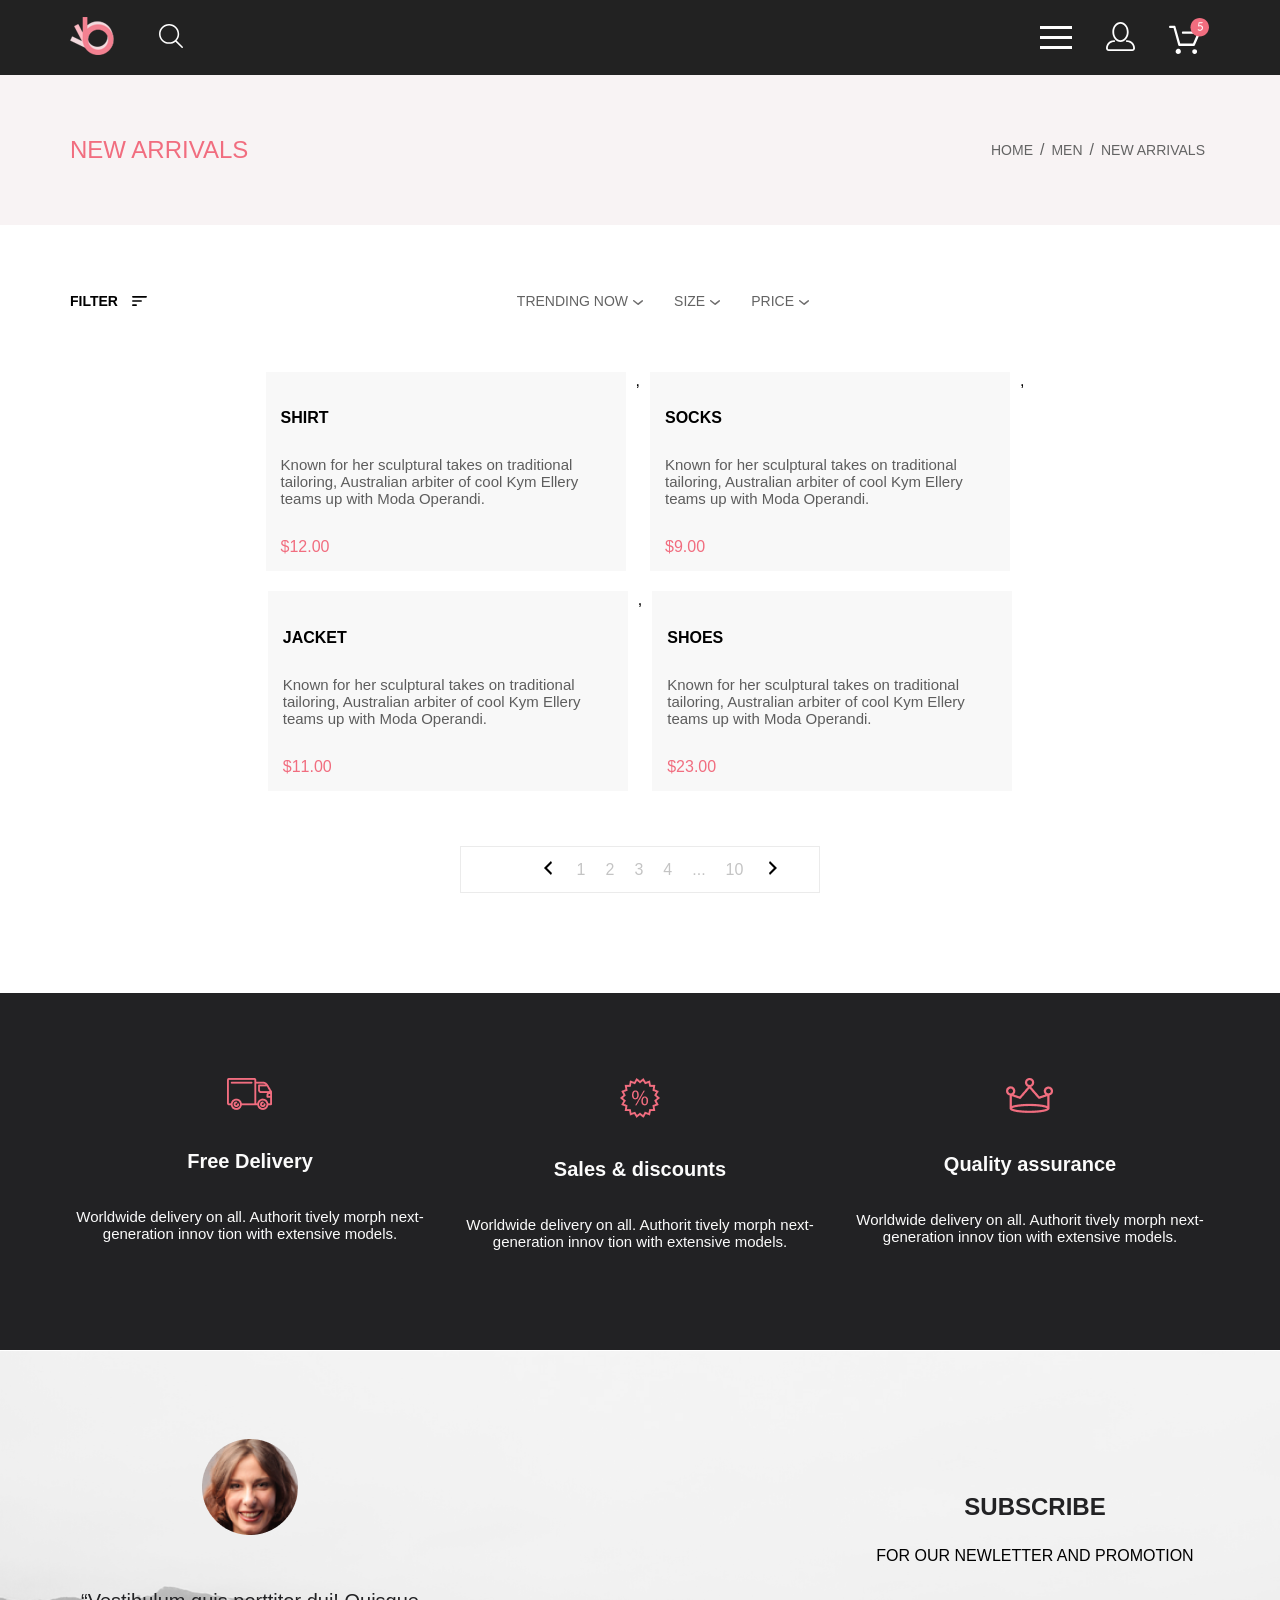
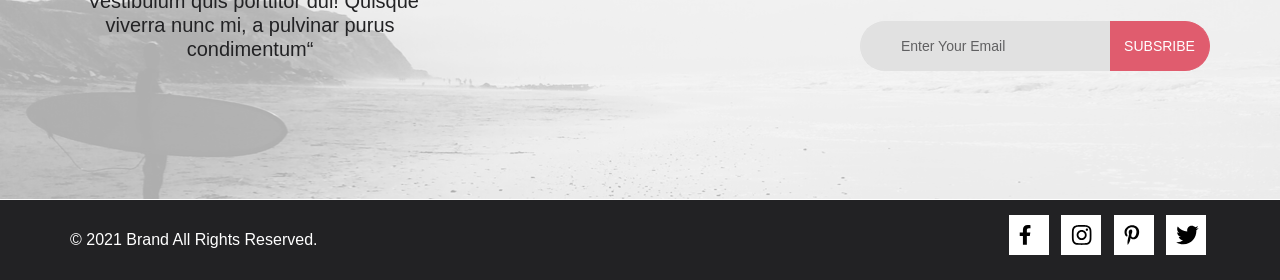
==== commit 79416efa: "обновил" ====
--- a/js2_1. study_project_web-shop/catalog.html
+++ b/js2_1. study_project_web-shop/catalog.html
@@ -174,6 +174,7 @@
                         up with Moda Operandi.</p>
                     <span>$52.00</span>
                 </div>
+                
                 <div class="product">
                     <img src="img/product-foto3.png" alt="product-foto" class="image-product">
                     <a href="#" class="overlay-img" style="width: 360px; height: 420px;"></a>
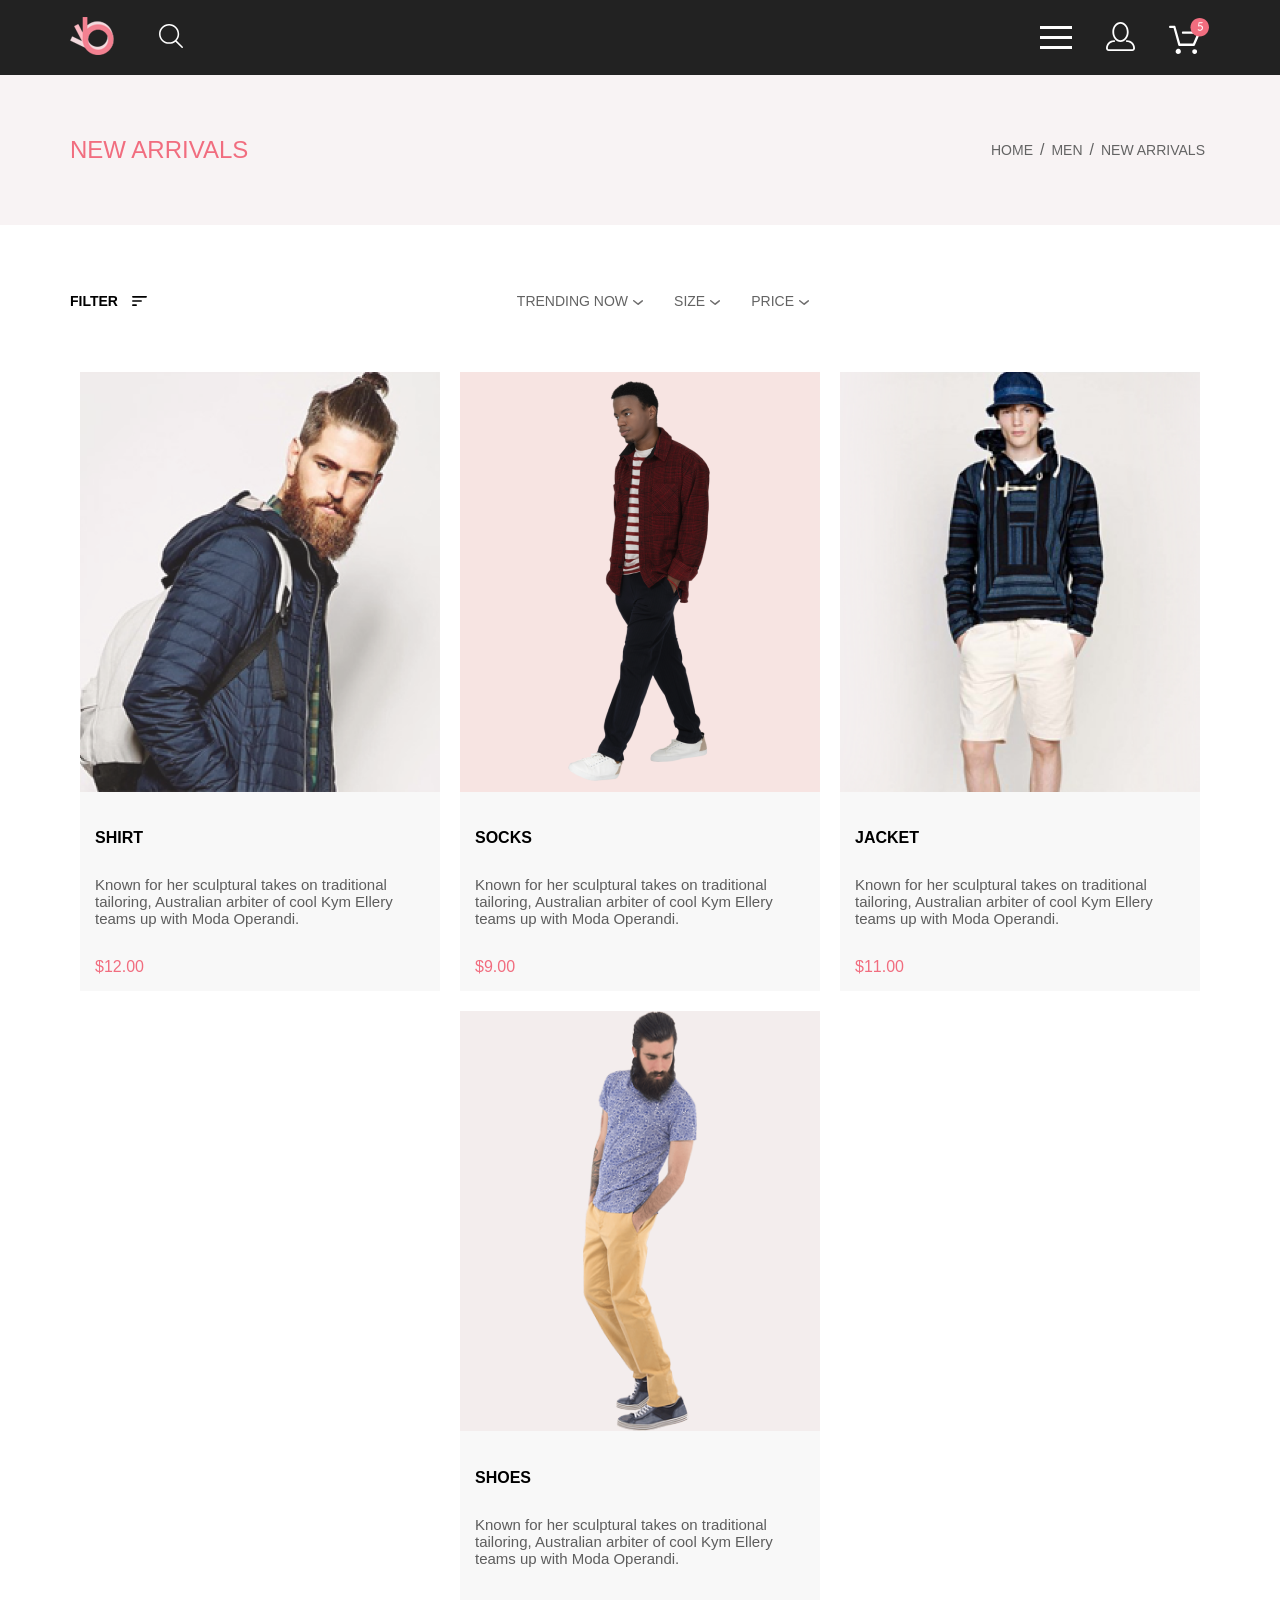
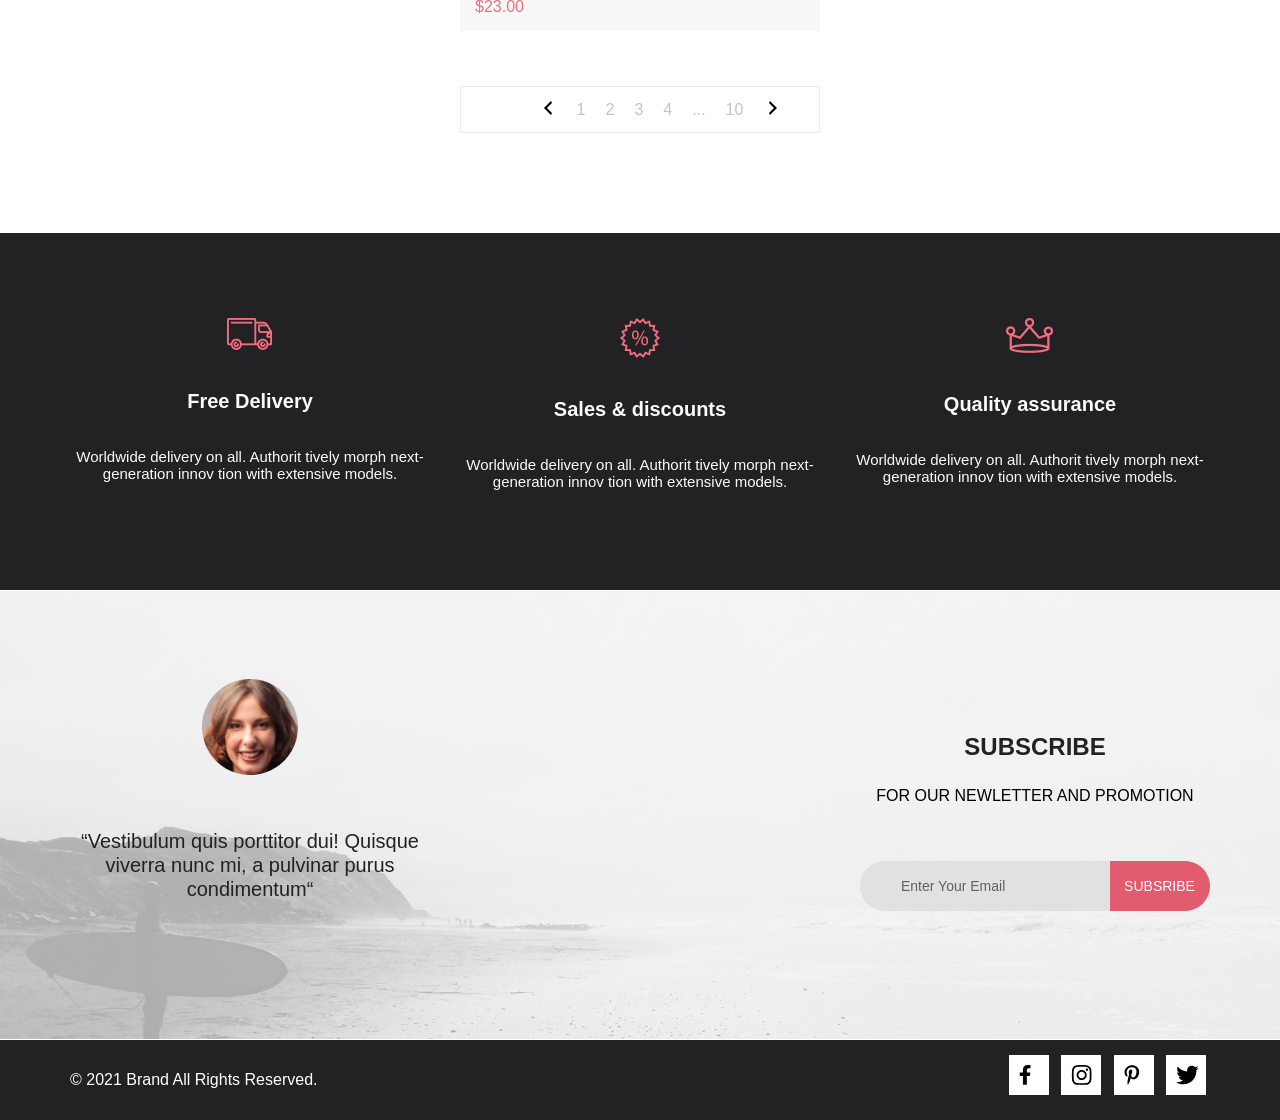
==== commit 81370718: "обновил каталог" ====
--- a/js2_1. study_project_web-shop/catalog.html
+++ b/js2_1. study_project_web-shop/catalog.html
@@ -6,7 +6,7 @@
     <title>catalog-page</title>
     <link rel="stylesheet" href="css/style.css">
     <link rel="preconnect" href="https://fonts.gstatic.com">
-    <script src="js/script.js"></script>
+    <script src="js/script_3.js"></script>
 </head>
 
 <body>
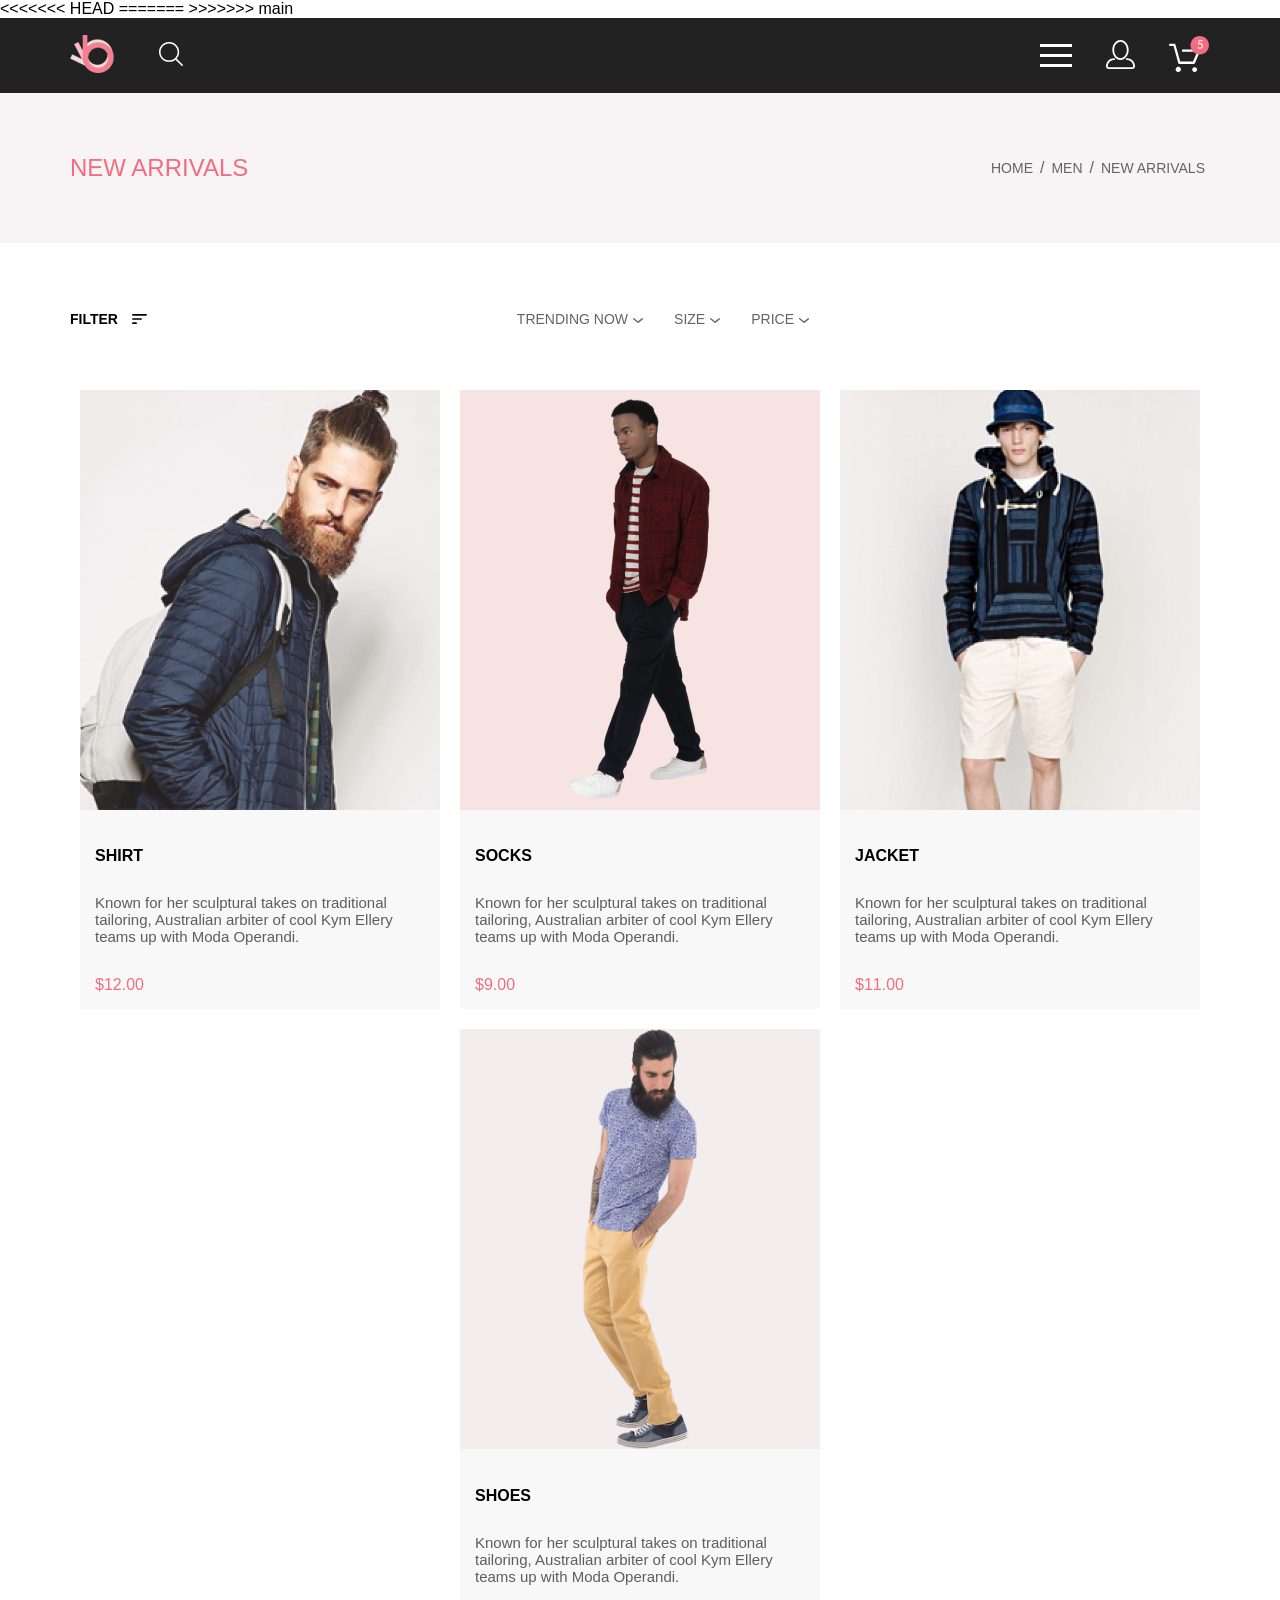
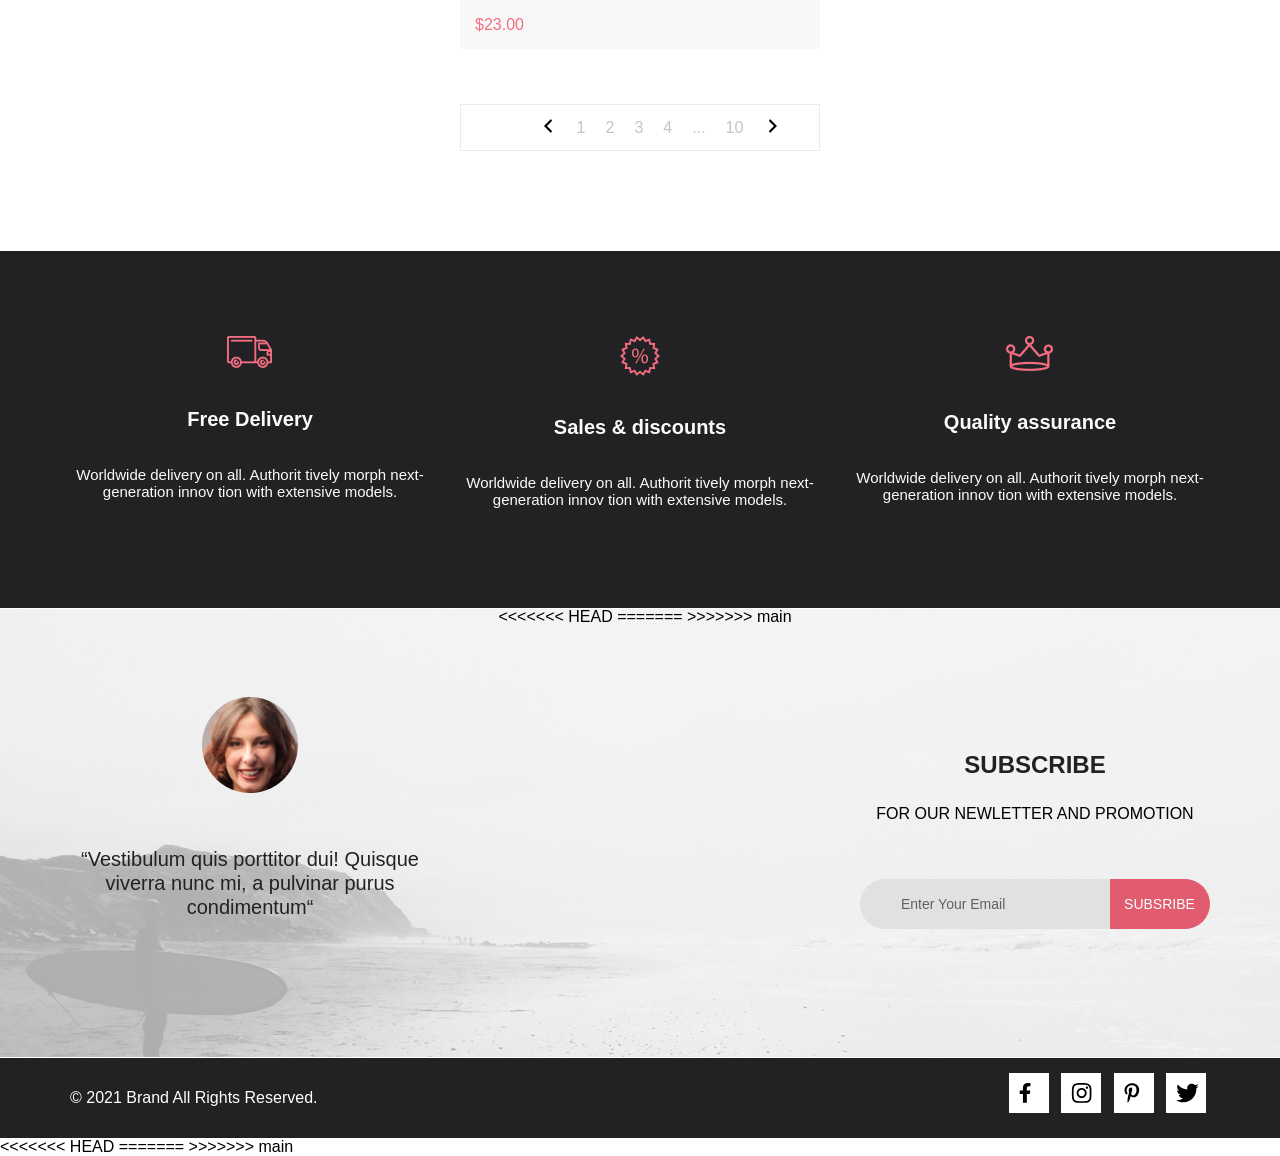
==== commit 76c4009a: "Merge remote-tracking branch 'origin/main' into main" ====
--- a/js2_1. study_project_web-shop/catalog.html
+++ b/js2_1. study_project_web-shop/catalog.html
@@ -1,313 +1,332 @@
-<!DOCTYPE html>
-<html lang="en">
-
-<head>
-    <meta charset="UTF-8">
-    <title>catalog-page</title>
-    <link rel="stylesheet" href="css/style.css">
-    <link rel="preconnect" href="https://fonts.gstatic.com">
-    <script src="js/script_3.js"></script>
-</head>
-
-<body>
-    <header class="header-block ">
-        <div class="padding-site">
-            <form action="search" class="search-icon-form">
-                <a href="#" class="logo-icon"><img src="icon/logo-icon.png" alt="logo"></a>
-                <input class="search-icon-form__input" id="search" type="search">
-                <label for="search" class="search-icon-form__label">
-                    <svg class="search-icon-form__svg" xmlns="http://www.w3.org/2000/svg"
-                        xmlns:xlink="http://www.w3.org/1999/xlink" width="24" height="24">
-                        <path
-                            d="M23.762,22.681 L17.569,16.586 C19.190,14.825 20.187,12.494 20.187,9.929 C20.186,4.443 15.668,-0.002 10.093,-0.002 C4.519,-0.002 0.001,4.443 0.001,9.929 C0.001,15.416 4.519,19.862 10.093,19.862 C12.502,19.862 14.711,19.028 16.446,17.644 L22.663,23.763 C22.966,24.062 23.458,24.062 23.761,23.763 C24.065,23.464 24.065,22.979 23.762,22.681 ZM10.093,18.334 C5.377,18.334 1.553,14.572 1.553,9.929 C1.553,5.288 5.377,1.525 10.093,1.525 C14.810,1.525 18.633,5.288 18.633,9.929 C18.633,14.572 14.810,18.334 10.093,18.334 Z" />
-                    </svg>
-                </label>
-            </form>
-
-            <div class="page-header-wrp-btn">
-                <nav class="menu">
-                    <label class="menu-btn" for="menu-switch">
-                        <span></span>
-                    </label>
-                    <input id="menu-switch" type="checkbox">
-                    <ul class="menu-list">
-                        <a href="#" class="menu-list-close-btn"></a>
-                        <span class="menu-list-title">menu</span>
-                        <li class="menu-list-item">
-                            <a href="#">man</a>
-                            <ul class="menu-sublist">
-                                <li class="menu-sublist-item">
-                                    <a href="#">Accessories</a>
-                                </li>
-                                <li class="menu-sublist-item">
-                                    <a href="#">Bags</a>
-                                </li>
-                                <li class="menu-sublist-item">
-                                    <a href="#">Denim</a>
-                                </li>
-                                <li class="menu-sublist-item">
-                                    <a href="#">T-Shirts</a>
-                                </li>
-                            </ul>
-                        </li>
-                        <li class="menu-list-item">
-                            <a href="#">woman</a>
-                            <ul class="menu-sublist">
-                                <li class="menu-sublist-item">
-                                    <a href="#">Accessories</a>
-                                </li>
-                                <li class="menu-sublist-item">
-                                    <a href="#">Jackets &amp;&nbsp;Coats</a>
-                                </li>
-                                <li class="menu-sublist-item">
-                                    <a href="#">Polos</a>
-                                </li>
-                                <li class="menu-sublist-item">
-                                    <a href="#">T-Shirts</a>
-                                </li>
-                                <li class="menu-sublist-item">
-                                    <a href="#">Shirts</a>
-                                </li>
-                            </ul>
-                        </li>
-                        <li class="menu-list-item">
-                            <a href="#">kids</a>
-                            <ul class="menu-sublist">
-                                <li class="menu-sublist-item">
-                                    <a href="#">Accessories</a>
-                                </li>
-                                <li class="menu-sublist-item">
-                                    <a href="#">Jackets &amp;&nbsp;Coats</a>
-                                </li>
-                                <li class="menu-sublist-item">
-                                    <a href="#">Polos</a>
-                                </li>
-                                <li class="menu-sublist-item">
-                                    <a href="#">T-Shirts</a>
-                                </li>
-                                <li class="menu-sublist-item">
-                                    <a href="#">Shirts</a>
-                                </li>
-                                <li class="menu-sublist-item">
-                                    <a href="#">Bags</a>
-                                </li>
-                            </ul>
-                        </li>
-                    </ul>
-                </nav>
-
-                <button class="personal-account-btn">
-                    <svg width="29" height="29" viewBox="0 0 29 29" xmlns="http://www.w3.org/2000/svg">
-                        <path
-                            d="M14.5 19.937C19 19.937 22.656 15.464 22.656 9.968C22.656 4.472 19 0 14.5 0C13.3631 0.0217413 12.2463 0.303398 11.2351 0.823397C10.2239 1.34339 9.34507 2.08794 8.66602 3C7.12663 4.99573 6.30819 7.45381 6.34399 9.974C6.34399 15.465 10 19.937 14.5 19.937ZM14.5 1.813C18 1.813 20.844 5.472 20.844 9.969C20.844 14.466 17.998 18.125 14.5 18.125C11.002 18.125 8.15603 14.465 8.15503 9.969C8.15403 5.473 11 1.813 14.5 1.813ZM20.844 18.125C20.6036 18.125 20.373 18.2205 20.203 18.3905C20.033 18.5605 19.9375 18.7911 19.9375 19.0315C19.9375 19.2719 20.033 19.5025 20.203 19.6725C20.373 19.8425 20.6036 19.938 20.844 19.938C22.526 19.9399 24.1386 20.6088 25.3279 21.7982C26.5172 22.9875 27.1861 24.6 27.188 26.282C27.1875 26.5221 27.0918 26.7523 26.922 26.9221C26.7522 27.0918 26.5221 27.1875 26.282 27.188H2.71997C2.47985 27.1875 2.24975 27.0918 2.07996 26.9221C1.91016 26.7523 1.81449 26.5221 1.81396 26.282C1.81608 24.6001 2.48517 22.9877 3.67444 21.7985C4.86371 20.6092 6.47608 19.9401 8.15796 19.938C8.39824 19.938 8.62868 19.8425 8.79858 19.6726C8.96849 19.5027 9.06396 19.2723 9.06396 19.032C9.06396 18.7917 8.96849 18.5613 8.79858 18.3914C8.62868 18.2215 8.39824 18.126 8.15796 18.126C5.99541 18.1279 3.92201 18.9875 2.39258 20.5164C0.863144 22.0453 0.00264777 24.1185 0 26.281C0.000794067 27.0019 0.287502 27.693 0.797241 28.2027C1.30698 28.7125 1.99811 28.9992 2.71899 29H26.282C27.0027 28.9989 27.6936 28.7121 28.2031 28.2024C28.7126 27.6927 28.9992 27.0017 29 26.281C28.9974 24.1187 28.1372 22.0457 26.6083 20.5168C25.0793 18.9878 23.0063 18.1276 20.844 18.125Z" />
-                    </svg>
-                </button>
-
-                <button class="basket-btn">
-                    <svg width="42" height="37" viewBox="0 0 42 37" xmlns="http://www.w3.org/2000/svg">
-                        <path
-                            d="M26.2009 37C25.5532 36.9738 24.9415 36.6948 24.4972 36.2227C24.0529 35.7506 23.8114 35.1232 23.8245 34.475C23.8376 33.8269 24.1043 33.2097 24.5673 32.7559C25.0303 32.3022 25.6527 32.048 26.301 32.048C26.9493 32.048 27.5717 32.3022 28.0347 32.7559C28.4977 33.2097 28.7644 33.8269 28.7775 34.475C28.7906 35.1232 28.549 35.7506 28.1047 36.2227C27.6604 36.6948 27.0488 36.9738 26.401 37H26.2009ZM6.75293 34.32C6.75293 33.79 6.91011 33.2718 7.20459 32.8311C7.49907 32.3904 7.91764 32.0469 8.40735 31.844C8.89705 31.6412 9.43594 31.5881 9.95581 31.6915C10.4757 31.7949 10.9532 32.0502 11.328 32.425C11.7028 32.7998 11.9581 33.2773 12.0615 33.7972C12.1649 34.317 12.1118 34.8559 11.9089 35.3456C11.7061 35.8353 11.3626 36.2539 10.9219 36.5483C10.4812 36.8428 9.96304 37 9.43298 37C9.08087 37.0003 8.73212 36.9311 8.40674 36.7966C8.08136 36.662 7.78569 36.4646 7.53662 36.2158C7.28755 35.9669 7.09001 35.6713 6.9552 35.3461C6.82039 35.0208 6.75098 34.6721 6.75098 34.32H6.75293ZM10.553 28.686C10.2935 28.6868 10.0409 28.6024 9.83411 28.4457C9.62727 28.2891 9.47758 28.0689 9.40796 27.819L4.57495 10.364H1.18201C0.868521 10.364 0.567859 10.2395 0.346191 10.0178C0.124523 9.79614 0 9.49549 0 9.18201C0 8.86852 0.124523 8.56787 0.346191 8.3462C0.567859 8.12454 0.868521 8.00001 1.18201 8.00001H5.46301C5.7225 7.99919 5.97504 8.08372 6.18176 8.24057C6.38848 8.39742 6.53784 8.61788 6.60693 8.86801L11.4399 26.323H24.6179L29.001 16.275H14.401C14.2428 16.2796 14.0854 16.2524 13.9379 16.1951C13.7904 16.1377 13.6559 16.0513 13.5424 15.9411C13.4288 15.8308 13.3386 15.6989 13.277 15.5532C13.2154 15.4074 13.1836 15.2508 13.1836 15.0925C13.1836 14.9343 13.2154 14.7776 13.277 14.6319C13.3386 14.4861 13.4288 14.3542 13.5424 14.2439C13.6559 14.1337 13.7904 14.0473 13.9379 13.9899C14.0854 13.9326 14.2428 13.9054 14.401 13.91H30.814C31.0097 13.91 31.2022 13.9587 31.3744 14.0517C31.5465 14.1448 31.6928 14.2793 31.7999 14.443C31.9078 14.6073 31.9734 14.7957 31.9908 14.9914C32.0083 15.1872 31.9771 15.3842 31.9 15.565L26.495 27.977C26.4026 28.1876 26.251 28.3668 26.0585 28.4927C25.866 28.6186 25.641 28.6858 25.411 28.686H10.553Z" />
-                        <path
-                            d="M31.502 19C36.7487 19 41.002 14.7467 41.002 9.5C41.002 4.25329 36.7487 0 31.502 0C26.2552 0 22.002 4.25329 22.002 9.5C22.002 14.7467 26.2552 19 31.502 19Z"
-                            fill="#F16D7F" />
-                        <path
-                            d="M30.8146 7.648C31.2626 7.552 31.6746 7.504 32.0506 7.504C32.4986 7.504 32.8946 7.57 33.2386 7.702C33.5826 7.834 33.8686 8.016 34.0966 8.248C34.3286 8.48 34.5026 8.754 34.6186 9.07C34.7386 9.386 34.7986 9.73 34.7986 10.102C34.7986 10.558 34.7186 10.97 34.5586 11.338C34.4026 11.706 34.1846 12.022 33.9046 12.286C33.6286 12.546 33.3026 12.746 32.9266 12.886C32.5506 13.026 32.1446 13.096 31.7086 13.096C31.4566 13.096 31.2146 13.07 30.9826 13.018C30.7506 12.97 30.5326 12.904 30.3286 12.82C30.1286 12.736 29.9426 12.64 29.7706 12.532C29.5986 12.424 29.4466 12.31 29.3146 12.19L29.6446 11.734C29.7166 11.63 29.8106 11.578 29.9266 11.578C30.0066 11.578 30.0966 11.61 30.1966 11.674C30.2966 11.734 30.4186 11.802 30.5626 11.878C30.7066 11.954 30.8746 12.024 31.0666 12.088C31.2626 12.148 31.4946 12.178 31.7626 12.178C32.0626 12.178 32.3326 12.13 32.5726 12.034C32.8126 11.938 33.0186 11.802 33.1906 11.626C33.3626 11.446 33.4946 11.232 33.5866 10.984C33.6786 10.736 33.7246 10.458 33.7246 10.15C33.7246 9.882 33.6846 9.64 33.6046 9.424C33.5286 9.208 33.4106 9.024 33.2506 8.872C33.0946 8.72 32.8986 8.602 32.6626 8.518C32.4266 8.434 32.1506 8.392 31.8346 8.392C31.6186 8.392 31.3926 8.41 31.1566 8.446C30.9246 8.482 30.6866 8.54 30.4426 8.62L29.7706 8.422L30.4606 4.402H34.5346V4.87C34.5346 5.022 34.4866 5.148 34.3906 5.248C34.2986 5.344 34.1386 5.392 33.9106 5.392H31.2106L30.8146 7.648Z" />
-                    </svg>
-                </button>
-            </div>
-        </div>
-
-    </header>
-    <main>
-        <section class="subnav">
-            <div class="padding-site">
-                <a href="#" class="subnav-name">new arrivals</a>
-                <nav class="subnav-wrp">
-                    <ul class="subnav-list">
-                        <li class="subnav-link"><a href="#">home</a></li>
-                        <li class="subnav-link"><a href="#">men</a></li>
-                        <li class="subnav-link"><a href="#">new arrivals</a></li>
-                    </ul>
-                </nav>
-
-            </div>   
-            
-        </section>
-
-        <section class="filter-block ">
-            <div class="padding-site">
-                <a href="#" class="filter-name"><span>filter</span>
-                    <svg class="filter-icon" width="15" height="10" viewBox="0 0 15 10" xmlns="http://www.w3.org/2000/svg">
-                        <path id="filter-vector"
-                            d="M0.833333 10H4.16667C4.625 10 5 9.625 5 9.16667C5 8.70833 4.625 8.33333 4.16667 8.33333H0.833333C0.375 8.33333 0 8.70833 0 9.16667C0 9.625 0.375 10 0.833333 10ZM0 0.833333C0 1.29167 0.375 1.66667 0.833333 1.66667H14.1667C14.625 1.66667 15 1.29167 15 0.833333C15 0.375 14.625 0 14.1667 0H0.833333C0.375 0 0 0.375 0 0.833333ZM0.833333 5.83333H9.16667C9.625 5.83333 10 5.45833 10 5C10 4.54167 9.625 4.16667 9.16667 4.16667H0.833333C0.375 4.16667 0 4.54167 0 5C0 5.45833 0.375 5.83333 0.833333 5.83333Z" />
-                    </svg>
-                </a>
-                <ul class="sort-list">
-                    <li class="sort-link"><a href="#">trending now</a></li>
-                    <li class="sort-link"><a href="#">size</a></li>
-                    <li class="sort-link"><a href="#">price</a></li>
-                </ul>
-                <div class="dop-flex-block3"></div>
-            </div>
-            
-        </section>
-        <section class="product_block">
-            <div class="padding-site product-cards">
-                <!-- <div class="product">
-                    <img src="img/product-foto1.png" alt="product-foto" class="image-product">
-                    <a href="#" class="overlay-img" style="width: 360px; height: 420px;"></a>
-                    <button href="#" class="overlay-btn">
-                        <span>Add to Cart</span></button>
-                    <h2>ellery x m'o capsule</h2>
-                    <p>Known for her sculptural takes on traditional tailoring, Australian arbiter of cool Kym Ellery
-                        teams
-                        up with Moda Operandi.</p>
-                    <span>$52.00</span>
-                </div>
-                <div class="product">
-                    <img src="img/product-foto7.png" alt="product-foto" class="image-product">
-                    <a href="#" class="overlay-img" style="width: 360px; height: 420px;"></a>
-                    <button href="" class="overlay-btn"><span>Add to Cart</span></button>
-                    <h2>ellery x m'o capsule</h2>
-                    <p>Known for her sculptural takes on traditional tailoring, Australian arbiter of cool Kym Ellery
-                        teams
-                        up with Moda Operandi.</p>
-                    <span>$52.00</span>
-                </div>
-                
-                <div class="product">
-                    <img src="img/product-foto3.png" alt="product-foto" class="image-product">
-                    <a href="#" class="overlay-img" style="width: 360px; height: 420px;"></a>
-                    <button href="" class="overlay-btn"><span>Add to Cart</span></button>
-                    <h2>ellery x m'o capsule</h2>
-                    <p>Known for her sculptural takes on traditional tailoring, Australian arbiter of cool Kym Ellery
-                        teams
-                        up with Moda Operandi.</p>
-                    <span>$52.00</span>
-                </div>
-                <div class="product">
-                    <img src="img/product-foto4.png" alt="product-foto" class="image-product">
-                    <a href="#" class="overlay-img" style="width: 360px; height: 420px;"></a>
-                    <button href="" class="overlay-btn"><span>Add to Cart</span></button>
-                    <h2>ellery x m'o capsule</h2>
-                    <p>Known for her sculptural takes on traditional tailoring, Australian arbiter of cool Kym Ellery
-                        teams
-                        up with Moda Operandi.</p>
-                    <span>$52.00</span>
-                </div>
-                <div class="product">
-                    <img src="img/product-foto8.png" alt="product-foto" class="image-product">
-                    <a href="#" class="overlay-img" style="width: 360px; height: 420px;"></a>
-                    <button href="" class="overlay-btn"><span>Add to Cart</span></button>
-                    <h2>ellery x m'o capsule</h2>
-                    <p>Known for her sculptural takes on traditional tailoring, Australian arbiter of cool Kym Ellery
-                        teams
-                        up with Moda Operandi.</p>
-                    <span>$52.00</span>
-                </div>
-                <div class="product">
-                    <img src="img/product-foto9.png" alt="product-foto" class="image-product">
-                    <a href="#" class="overlay-img" style="width: 360px; height: 420px;"></a>
-                    <button href="" class="overlay-btn"><span>Add to Cart</span></button>
-                    <h2>ellery x m'o capsule</h2>
-                    <p>Known for her sculptural takes on traditional tailoring, Australian arbiter of cool Kym Ellery
-                        teams
-                        up with Moda Operandi.</p>
-                    <span>$52.00</span>
-                </div>
-                <div class="product">
-                    <img src="img/product-foto10.png" alt="product-foto" class="image-product">
-                    <a href="#" class="overlay-img" style="width: 360px; height: 420px;"></a>
-                    <button href="" class="overlay-btn"><span>Add to Cart</span></button>
-                    <h2>ellery x m'o capsule</h2>
-                    <p>Known for her sculptural takes on traditional tailoring, Australian arbiter of cool Kym Ellery
-                        teams
-                        up with Moda Operandi.</p>
-                    <span>$52.00</span>
-                </div>
-                <div class="product">
-                    <img src="img/product-foto11.png" alt="product-foto" class="image-product">
-                    <a href="#" class="overlay-img" style="width: 360px; height: 420px;"></a>
-                    <button href="" class="overlay-btn"><span>Add to Cart</span></button>
-                    <h2>ellery x m'o capsule</h2>
-                    <p>Known for her sculptural takes on traditional tailoring, Australian arbiter of cool Kym Ellery
-                        teams
-                        up with Moda Operandi.</p>
-                    <span>$52.00</span>
-                </div>
-                <div class="product hide-card-768px">
-                    <img src="img/product-foto12.png" alt="product-foto" class="image-product">
-                    <a href="#" class="overlay-img" style="width: 360px; height: 420px;"></a>
-                    <button href="" class="overlay-btn"><span>Add to Cart</span></button>
-                    <h2>ellery x m'o capsule</h2>
-                    <p>Known for her sculptural takes on traditional tailoring, Australian arbiter of cool Kym Ellery
-                        teams
-                        up with Moda Operandi.</p>
-                    <span>$52.00</span>
-                </div> -->
-            </div>
-
-            <ul class="number-block-block">
-                <li class="number-block-link"><a href="#">1</a></li>
-                <li class="number-block-link"><a href="#">2</a></li>
-                <li class="number-block-link"><a href="#">3</a></li>
-                <li class="number-block-link"><a href="#">4</a></li>
-                <li class="number-block-link"><a href="#">...</a></li>
-                <li class="number-block-link"><a href="#">10</a></li>
-            </ul>
-
-        </section>
-
-        <section class="container feature_block clearfix">
-            <div class="feature">
-                <img src="icon/delivery-icon.png" alt="feature-foto" class="image-feature">
-                <h3>Free Delivery</h3>
-                <p>Worldwide delivery on all. Authorit tively morph next-generation innov tion with extensive models.
-                </p>
-            </div>
-            <div class="feature">
-                <img src="icon/sale-icon.png" alt="feature-foto" class="image-feature">
-                <h3>Sales & discounts</h3>
-                <p>Worldwide delivery on all. Authorit tively morph next-generation innov tion with extensive models.
-                </p>
-            </div>
-            <div class="feature">
-                <img src="icon/quality-icon.png" alt="feature-foto" class="image-feature">
-                <h3>Quality assurance</h3>
-                <p>Worldwide delivery on all. Authorit tively morph next-generation innov tion with extensive models.
-                </p>
-            </div>
-        </section>
-
-        <section class="subsribe-block">
-            <div class="padding-site">
-                <div class="info"><img src="img/info-img.png" alt="info-img" class="info-img">
-                    <p>“Vestibulum quis porttitor dui! Quisque viverra nunc mi, a pulvinar purus condimentum“</p>
-                </div>
-
-                <form action="" class="subsribe-form">
-                    <h2>subscribe</h2>
-                    <p>for our newletter and promotion</p>
-                    <input type="email" placeholder="Enter Your Email"><button type="submit">subsribe</button>
-                </form>
-            </div>
-        </section>
-    </main>
-
-    <footer>
-        <div class="padding-site">
-            <span>&copy; 2021 Brand All Rights Reserved.</span>
-            <ul class="social-icon">
-                <li><a href="#"><img src="icon/vector-facebook.svg" alt="soc-icon"></a></li>
-                <li><a href="#"><img src="icon/vector-insta.svg" alt="soc-icon"></a></li>
-                <li><a href="#"><img src="icon/vector-pinsta.svg" alt="soc-icon"></a></li>
-                <li><a href="#"><img src="icon/vector-twit.svg" alt="soc-icon"></a></li>
-            </ul>
-        </div>
-
-    </footer>
-
-
-</body>
-
-</html>+<!DOCTYPE html>
+<html lang="en">
+
+<head>
+    <meta charset="UTF-8">
+    <title>catalog-page</title>
+    <link rel="stylesheet" href="css/style.css">
+    <link rel="preconnect" href="https://fonts.gstatic.com">
+<<<<<<< HEAD
+    <script src="js/script_3.js"></script>
+=======
+    <script src="js/script.js"></script>
+>>>>>>> main
+</head>
+
+<body>
+    <header class="header-block ">
+        <div class="padding-site">
+            <form action="search" class="search-icon-form">
+                <a href="#" class="logo-icon"><img src="icon/logo-icon.png" alt="logo"></a>
+                <input class="search-icon-form__input" id="search" type="search">
+                <label for="search" class="search-icon-form__label">
+                    <svg class="search-icon-form__svg" xmlns="http://www.w3.org/2000/svg"
+                        xmlns:xlink="http://www.w3.org/1999/xlink" width="24" height="24">
+                        <path
+                            d="M23.762,22.681 L17.569,16.586 C19.190,14.825 20.187,12.494 20.187,9.929 C20.186,4.443 15.668,-0.002 10.093,-0.002 C4.519,-0.002 0.001,4.443 0.001,9.929 C0.001,15.416 4.519,19.862 10.093,19.862 C12.502,19.862 14.711,19.028 16.446,17.644 L22.663,23.763 C22.966,24.062 23.458,24.062 23.761,23.763 C24.065,23.464 24.065,22.979 23.762,22.681 ZM10.093,18.334 C5.377,18.334 1.553,14.572 1.553,9.929 C1.553,5.288 5.377,1.525 10.093,1.525 C14.810,1.525 18.633,5.288 18.633,9.929 C18.633,14.572 14.810,18.334 10.093,18.334 Z" />
+                    </svg>
+                </label>
+            </form>
+
+            <div class="page-header-wrp-btn">
+                <nav class="menu">
+                    <label class="menu-btn" for="menu-switch">
+                        <span></span>
+                    </label>
+                    <input id="menu-switch" type="checkbox">
+                    <ul class="menu-list">
+                        <a href="#" class="menu-list-close-btn"></a>
+                        <span class="menu-list-title">menu</span>
+                        <li class="menu-list-item">
+                            <a href="#">man</a>
+                            <ul class="menu-sublist">
+                                <li class="menu-sublist-item">
+                                    <a href="#">Accessories</a>
+                                </li>
+                                <li class="menu-sublist-item">
+                                    <a href="#">Bags</a>
+                                </li>
+                                <li class="menu-sublist-item">
+                                    <a href="#">Denim</a>
+                                </li>
+                                <li class="menu-sublist-item">
+                                    <a href="#">T-Shirts</a>
+                                </li>
+                            </ul>
+                        </li>
+                        <li class="menu-list-item">
+                            <a href="#">woman</a>
+                            <ul class="menu-sublist">
+                                <li class="menu-sublist-item">
+                                    <a href="#">Accessories</a>
+                                </li>
+                                <li class="menu-sublist-item">
+                                    <a href="#">Jackets &amp;&nbsp;Coats</a>
+                                </li>
+                                <li class="menu-sublist-item">
+                                    <a href="#">Polos</a>
+                                </li>
+                                <li class="menu-sublist-item">
+                                    <a href="#">T-Shirts</a>
+                                </li>
+                                <li class="menu-sublist-item">
+                                    <a href="#">Shirts</a>
+                                </li>
+                            </ul>
+                        </li>
+                        <li class="menu-list-item">
+                            <a href="#">kids</a>
+                            <ul class="menu-sublist">
+                                <li class="menu-sublist-item">
+                                    <a href="#">Accessories</a>
+                                </li>
+                                <li class="menu-sublist-item">
+                                    <a href="#">Jackets &amp;&nbsp;Coats</a>
+                                </li>
+                                <li class="menu-sublist-item">
+                                    <a href="#">Polos</a>
+                                </li>
+                                <li class="menu-sublist-item">
+                                    <a href="#">T-Shirts</a>
+                                </li>
+                                <li class="menu-sublist-item">
+                                    <a href="#">Shirts</a>
+                                </li>
+                                <li class="menu-sublist-item">
+                                    <a href="#">Bags</a>
+                                </li>
+                            </ul>
+                        </li>
+                    </ul>
+                </nav>
+
+                <button class="personal-account-btn">
+                    <svg width="29" height="29" viewBox="0 0 29 29" xmlns="http://www.w3.org/2000/svg">
+                        <path
+                            d="M14.5 19.937C19 19.937 22.656 15.464 22.656 9.968C22.656 4.472 19 0 14.5 0C13.3631 0.0217413 12.2463 0.303398 11.2351 0.823397C10.2239 1.34339 9.34507 2.08794 8.66602 3C7.12663 4.99573 6.30819 7.45381 6.34399 9.974C6.34399 15.465 10 19.937 14.5 19.937ZM14.5 1.813C18 1.813 20.844 5.472 20.844 9.969C20.844 14.466 17.998 18.125 14.5 18.125C11.002 18.125 8.15603 14.465 8.15503 9.969C8.15403 5.473 11 1.813 14.5 1.813ZM20.844 18.125C20.6036 18.125 20.373 18.2205 20.203 18.3905C20.033 18.5605 19.9375 18.7911 19.9375 19.0315C19.9375 19.2719 20.033 19.5025 20.203 19.6725C20.373 19.8425 20.6036 19.938 20.844 19.938C22.526 19.9399 24.1386 20.6088 25.3279 21.7982C26.5172 22.9875 27.1861 24.6 27.188 26.282C27.1875 26.5221 27.0918 26.7523 26.922 26.9221C26.7522 27.0918 26.5221 27.1875 26.282 27.188H2.71997C2.47985 27.1875 2.24975 27.0918 2.07996 26.9221C1.91016 26.7523 1.81449 26.5221 1.81396 26.282C1.81608 24.6001 2.48517 22.9877 3.67444 21.7985C4.86371 20.6092 6.47608 19.9401 8.15796 19.938C8.39824 19.938 8.62868 19.8425 8.79858 19.6726C8.96849 19.5027 9.06396 19.2723 9.06396 19.032C9.06396 18.7917 8.96849 18.5613 8.79858 18.3914C8.62868 18.2215 8.39824 18.126 8.15796 18.126C5.99541 18.1279 3.92201 18.9875 2.39258 20.5164C0.863144 22.0453 0.00264777 24.1185 0 26.281C0.000794067 27.0019 0.287502 27.693 0.797241 28.2027C1.30698 28.7125 1.99811 28.9992 2.71899 29H26.282C27.0027 28.9989 27.6936 28.7121 28.2031 28.2024C28.7126 27.6927 28.9992 27.0017 29 26.281C28.9974 24.1187 28.1372 22.0457 26.6083 20.5168C25.0793 18.9878 23.0063 18.1276 20.844 18.125Z" />
+                    </svg>
+                </button>
+
+                <button class="basket-btn">
+                    <svg width="42" height="37" viewBox="0 0 42 37" xmlns="http://www.w3.org/2000/svg">
+                        <path
+                            d="M26.2009 37C25.5532 36.9738 24.9415 36.6948 24.4972 36.2227C24.0529 35.7506 23.8114 35.1232 23.8245 34.475C23.8376 33.8269 24.1043 33.2097 24.5673 32.7559C25.0303 32.3022 25.6527 32.048 26.301 32.048C26.9493 32.048 27.5717 32.3022 28.0347 32.7559C28.4977 33.2097 28.7644 33.8269 28.7775 34.475C28.7906 35.1232 28.549 35.7506 28.1047 36.2227C27.6604 36.6948 27.0488 36.9738 26.401 37H26.2009ZM6.75293 34.32C6.75293 33.79 6.91011 33.2718 7.20459 32.8311C7.49907 32.3904 7.91764 32.0469 8.40735 31.844C8.89705 31.6412 9.43594 31.5881 9.95581 31.6915C10.4757 31.7949 10.9532 32.0502 11.328 32.425C11.7028 32.7998 11.9581 33.2773 12.0615 33.7972C12.1649 34.317 12.1118 34.8559 11.9089 35.3456C11.7061 35.8353 11.3626 36.2539 10.9219 36.5483C10.4812 36.8428 9.96304 37 9.43298 37C9.08087 37.0003 8.73212 36.9311 8.40674 36.7966C8.08136 36.662 7.78569 36.4646 7.53662 36.2158C7.28755 35.9669 7.09001 35.6713 6.9552 35.3461C6.82039 35.0208 6.75098 34.6721 6.75098 34.32H6.75293ZM10.553 28.686C10.2935 28.6868 10.0409 28.6024 9.83411 28.4457C9.62727 28.2891 9.47758 28.0689 9.40796 27.819L4.57495 10.364H1.18201C0.868521 10.364 0.567859 10.2395 0.346191 10.0178C0.124523 9.79614 0 9.49549 0 9.18201C0 8.86852 0.124523 8.56787 0.346191 8.3462C0.567859 8.12454 0.868521 8.00001 1.18201 8.00001H5.46301C5.7225 7.99919 5.97504 8.08372 6.18176 8.24057C6.38848 8.39742 6.53784 8.61788 6.60693 8.86801L11.4399 26.323H24.6179L29.001 16.275H14.401C14.2428 16.2796 14.0854 16.2524 13.9379 16.1951C13.7904 16.1377 13.6559 16.0513 13.5424 15.9411C13.4288 15.8308 13.3386 15.6989 13.277 15.5532C13.2154 15.4074 13.1836 15.2508 13.1836 15.0925C13.1836 14.9343 13.2154 14.7776 13.277 14.6319C13.3386 14.4861 13.4288 14.3542 13.5424 14.2439C13.6559 14.1337 13.7904 14.0473 13.9379 13.9899C14.0854 13.9326 14.2428 13.9054 14.401 13.91H30.814C31.0097 13.91 31.2022 13.9587 31.3744 14.0517C31.5465 14.1448 31.6928 14.2793 31.7999 14.443C31.9078 14.6073 31.9734 14.7957 31.9908 14.9914C32.0083 15.1872 31.9771 15.3842 31.9 15.565L26.495 27.977C26.4026 28.1876 26.251 28.3668 26.0585 28.4927C25.866 28.6186 25.641 28.6858 25.411 28.686H10.553Z" />
+                        <path
+                            d="M31.502 19C36.7487 19 41.002 14.7467 41.002 9.5C41.002 4.25329 36.7487 0 31.502 0C26.2552 0 22.002 4.25329 22.002 9.5C22.002 14.7467 26.2552 19 31.502 19Z"
+                            fill="#F16D7F" />
+                        <path
+                            d="M30.8146 7.648C31.2626 7.552 31.6746 7.504 32.0506 7.504C32.4986 7.504 32.8946 7.57 33.2386 7.702C33.5826 7.834 33.8686 8.016 34.0966 8.248C34.3286 8.48 34.5026 8.754 34.6186 9.07C34.7386 9.386 34.7986 9.73 34.7986 10.102C34.7986 10.558 34.7186 10.97 34.5586 11.338C34.4026 11.706 34.1846 12.022 33.9046 12.286C33.6286 12.546 33.3026 12.746 32.9266 12.886C32.5506 13.026 32.1446 13.096 31.7086 13.096C31.4566 13.096 31.2146 13.07 30.9826 13.018C30.7506 12.97 30.5326 12.904 30.3286 12.82C30.1286 12.736 29.9426 12.64 29.7706 12.532C29.5986 12.424 29.4466 12.31 29.3146 12.19L29.6446 11.734C29.7166 11.63 29.8106 11.578 29.9266 11.578C30.0066 11.578 30.0966 11.61 30.1966 11.674C30.2966 11.734 30.4186 11.802 30.5626 11.878C30.7066 11.954 30.8746 12.024 31.0666 12.088C31.2626 12.148 31.4946 12.178 31.7626 12.178C32.0626 12.178 32.3326 12.13 32.5726 12.034C32.8126 11.938 33.0186 11.802 33.1906 11.626C33.3626 11.446 33.4946 11.232 33.5866 10.984C33.6786 10.736 33.7246 10.458 33.7246 10.15C33.7246 9.882 33.6846 9.64 33.6046 9.424C33.5286 9.208 33.4106 9.024 33.2506 8.872C33.0946 8.72 32.8986 8.602 32.6626 8.518C32.4266 8.434 32.1506 8.392 31.8346 8.392C31.6186 8.392 31.3926 8.41 31.1566 8.446C30.9246 8.482 30.6866 8.54 30.4426 8.62L29.7706 8.422L30.4606 4.402H34.5346V4.87C34.5346 5.022 34.4866 5.148 34.3906 5.248C34.2986 5.344 34.1386 5.392 33.9106 5.392H31.2106L30.8146 7.648Z" />
+                    </svg>
+                </button>
+            </div>
+        </div>
+
+    </header>
+    <main>
+        <section class="subnav">
+            <div class="padding-site">
+                <a href="#" class="subnav-name">new arrivals</a>
+                <nav class="subnav-wrp">
+                    <ul class="subnav-list">
+                        <li class="subnav-link"><a href="#">home</a></li>
+                        <li class="subnav-link"><a href="#">men</a></li>
+                        <li class="subnav-link"><a href="#">new arrivals</a></li>
+                    </ul>
+                </nav>
+
+            </div>   
+            
+        </section>
+
+        <section class="filter-block ">
+            <div class="padding-site">
+                <a href="#" class="filter-name"><span>filter</span>
+                    <svg class="filter-icon" width="15" height="10" viewBox="0 0 15 10" xmlns="http://www.w3.org/2000/svg">
+                        <path id="filter-vector"
+                            d="M0.833333 10H4.16667C4.625 10 5 9.625 5 9.16667C5 8.70833 4.625 8.33333 4.16667 8.33333H0.833333C0.375 8.33333 0 8.70833 0 9.16667C0 9.625 0.375 10 0.833333 10ZM0 0.833333C0 1.29167 0.375 1.66667 0.833333 1.66667H14.1667C14.625 1.66667 15 1.29167 15 0.833333C15 0.375 14.625 0 14.1667 0H0.833333C0.375 0 0 0.375 0 0.833333ZM0.833333 5.83333H9.16667C9.625 5.83333 10 5.45833 10 5C10 4.54167 9.625 4.16667 9.16667 4.16667H0.833333C0.375 4.16667 0 4.54167 0 5C0 5.45833 0.375 5.83333 0.833333 5.83333Z" />
+                    </svg>
+                </a>
+                <ul class="sort-list">
+                    <li class="sort-link"><a href="#">trending now</a></li>
+                    <li class="sort-link"><a href="#">size</a></li>
+                    <li class="sort-link"><a href="#">price</a></li>
+                </ul>
+                <div class="dop-flex-block3"></div>
+            </div>
+            
+        </section>
+        <section class="product_block">
+            <div class="padding-site product-cards">
+                <!-- <div class="product">
+                    <img src="img/product-foto1.png" alt="product-foto" class="image-product">
+                    <a href="#" class="overlay-img" style="width: 360px; height: 420px;"></a>
+                    <button href="#" class="overlay-btn">
+                        <span>Add to Cart</span></button>
+                    <h2>ellery x m'o capsule</h2>
+                    <p>Known for her sculptural takes on traditional tailoring, Australian arbiter of cool Kym Ellery
+                        teams
+                        up with Moda Operandi.</p>
+                    <span>$52.00</span>
+                </div>
+                <div class="product">
+                    <img src="img/product-foto7.png" alt="product-foto" class="image-product">
+                    <a href="#" class="overlay-img" style="width: 360px; height: 420px;"></a>
+                    <button href="" class="overlay-btn"><span>Add to Cart</span></button>
+                    <h2>ellery x m'o capsule</h2>
+                    <p>Known for her sculptural takes on traditional tailoring, Australian arbiter of cool Kym Ellery
+                        teams
+                        up with Moda Operandi.</p>
+                    <span>$52.00</span>
+                </div>
+<<<<<<< HEAD
+                
+=======
+>>>>>>> main
+                <div class="product">
+                    <img src="img/product-foto3.png" alt="product-foto" class="image-product">
+                    <a href="#" class="overlay-img" style="width: 360px; height: 420px;"></a>
+                    <button href="" class="overlay-btn"><span>Add to Cart</span></button>
+                    <h2>ellery x m'o capsule</h2>
+                    <p>Known for her sculptural takes on traditional tailoring, Australian arbiter of cool Kym Ellery
+                        teams
+                        up with Moda Operandi.</p>
+                    <span>$52.00</span>
+                </div>
+<<<<<<< HEAD
+=======
+
+>>>>>>> main
+                <div class="product">
+                    <img src="img/product-foto4.png" alt="product-foto" class="image-product">
+                    <a href="#" class="overlay-img" style="width: 360px; height: 420px;"></a>
+                    <button href="" class="overlay-btn"><span>Add to Cart</span></button>
+                    <h2>ellery x m'o capsule</h2>
+                    <p>Known for her sculptural takes on traditional tailoring, Australian arbiter of cool Kym Ellery
+                        teams
+                        up with Moda Operandi.</p>
+                    <span>$52.00</span>
+                </div>
+                <div class="product">
+                    <img src="img/product-foto8.png" alt="product-foto" class="image-product">
+                    <a href="#" class="overlay-img" style="width: 360px; height: 420px;"></a>
+                    <button href="" class="overlay-btn"><span>Add to Cart</span></button>
+                    <h2>ellery x m'o capsule</h2>
+                    <p>Known for her sculptural takes on traditional tailoring, Australian arbiter of cool Kym Ellery
+                        teams
+                        up with Moda Operandi.</p>
+                    <span>$52.00</span>
+                </div>
+                <div class="product">
+                    <img src="img/product-foto9.png" alt="product-foto" class="image-product">
+                    <a href="#" class="overlay-img" style="width: 360px; height: 420px;"></a>
+                    <button href="" class="overlay-btn"><span>Add to Cart</span></button>
+                    <h2>ellery x m'o capsule</h2>
+                    <p>Known for her sculptural takes on traditional tailoring, Australian arbiter of cool Kym Ellery
+                        teams
+                        up with Moda Operandi.</p>
+                    <span>$52.00</span>
+                </div>
+                <div class="product">
+                    <img src="img/product-foto10.png" alt="product-foto" class="image-product">
+                    <a href="#" class="overlay-img" style="width: 360px; height: 420px;"></a>
+                    <button href="" class="overlay-btn"><span>Add to Cart</span></button>
+                    <h2>ellery x m'o capsule</h2>
+                    <p>Known for her sculptural takes on traditional tailoring, Australian arbiter of cool Kym Ellery
+                        teams
+                        up with Moda Operandi.</p>
+                    <span>$52.00</span>
+                </div>
+                <div class="product">
+                    <img src="img/product-foto11.png" alt="product-foto" class="image-product">
+                    <a href="#" class="overlay-img" style="width: 360px; height: 420px;"></a>
+                    <button href="" class="overlay-btn"><span>Add to Cart</span></button>
+                    <h2>ellery x m'o capsule</h2>
+                    <p>Known for her sculptural takes on traditional tailoring, Australian arbiter of cool Kym Ellery
+                        teams
+                        up with Moda Operandi.</p>
+                    <span>$52.00</span>
+                </div>
+                <div class="product hide-card-768px">
+                    <img src="img/product-foto12.png" alt="product-foto" class="image-product">
+                    <a href="#" class="overlay-img" style="width: 360px; height: 420px;"></a>
+                    <button href="" class="overlay-btn"><span>Add to Cart</span></button>
+                    <h2>ellery x m'o capsule</h2>
+                    <p>Known for her sculptural takes on traditional tailoring, Australian arbiter of cool Kym Ellery
+                        teams
+                        up with Moda Operandi.</p>
+                    <span>$52.00</span>
+                </div> -->
+            </div>
+
+            <ul class="number-block-block">
+                <li class="number-block-link"><a href="#">1</a></li>
+                <li class="number-block-link"><a href="#">2</a></li>
+                <li class="number-block-link"><a href="#">3</a></li>
+                <li class="number-block-link"><a href="#">4</a></li>
+                <li class="number-block-link"><a href="#">...</a></li>
+                <li class="number-block-link"><a href="#">10</a></li>
+            </ul>
+
+        </section>
+
+        <section class="container feature_block clearfix">
+            <div class="feature">
+                <img src="icon/delivery-icon.png" alt="feature-foto" class="image-feature">
+                <h3>Free Delivery</h3>
+                <p>Worldwide delivery on all. Authorit tively morph next-generation innov tion with extensive models.
+                </p>
+            </div>
+            <div class="feature">
+                <img src="icon/sale-icon.png" alt="feature-foto" class="image-feature">
+                <h3>Sales & discounts</h3>
+                <p>Worldwide delivery on all. Authorit tively morph next-generation innov tion with extensive models.
+                </p>
+            </div>
+            <div class="feature">
+                <img src="icon/quality-icon.png" alt="feature-foto" class="image-feature">
+                <h3>Quality assurance</h3>
+                <p>Worldwide delivery on all. Authorit tively morph next-generation innov tion with extensive models.
+                </p>
+            </div>
+        </section>
+
+        <section class="subsribe-block">
+            <div class="padding-site">
+                <div class="info"><img src="img/info-img.png" alt="info-img" class="info-img">
+                    <p>“Vestibulum quis porttitor dui! Quisque viverra nunc mi, a pulvinar purus condimentum“</p>
+                </div>
+
+<<<<<<< HEAD
+=======
+                
+>>>>>>> main
+                <form action="" class="subsribe-form">
+                    <h2>subscribe</h2>
+                    <p>for our newletter and promotion</p>
+                    <input type="email" placeholder="Enter Your Email"><button type="submit">subsribe</button>
+                </form>
+            </div>
+        </section>
+    </main>
+
+    <footer>
+        <div class="padding-site">
+            <span>&copy; 2021 Brand All Rights Reserved.</span>
+            <ul class="social-icon">
+                <li><a href="#"><img src="icon/vector-facebook.svg" alt="soc-icon"></a></li>
+                <li><a href="#"><img src="icon/vector-insta.svg" alt="soc-icon"></a></li>
+                <li><a href="#"><img src="icon/vector-pinsta.svg" alt="soc-icon"></a></li>
+                <li><a href="#"><img src="icon/vector-twit.svg" alt="soc-icon"></a></li>
+            </ul>
+        </div>
+
+    </footer>
+
+
+</body>
+
+<<<<<<< HEAD
+</html>
+=======
+</html>
+>>>>>>> main
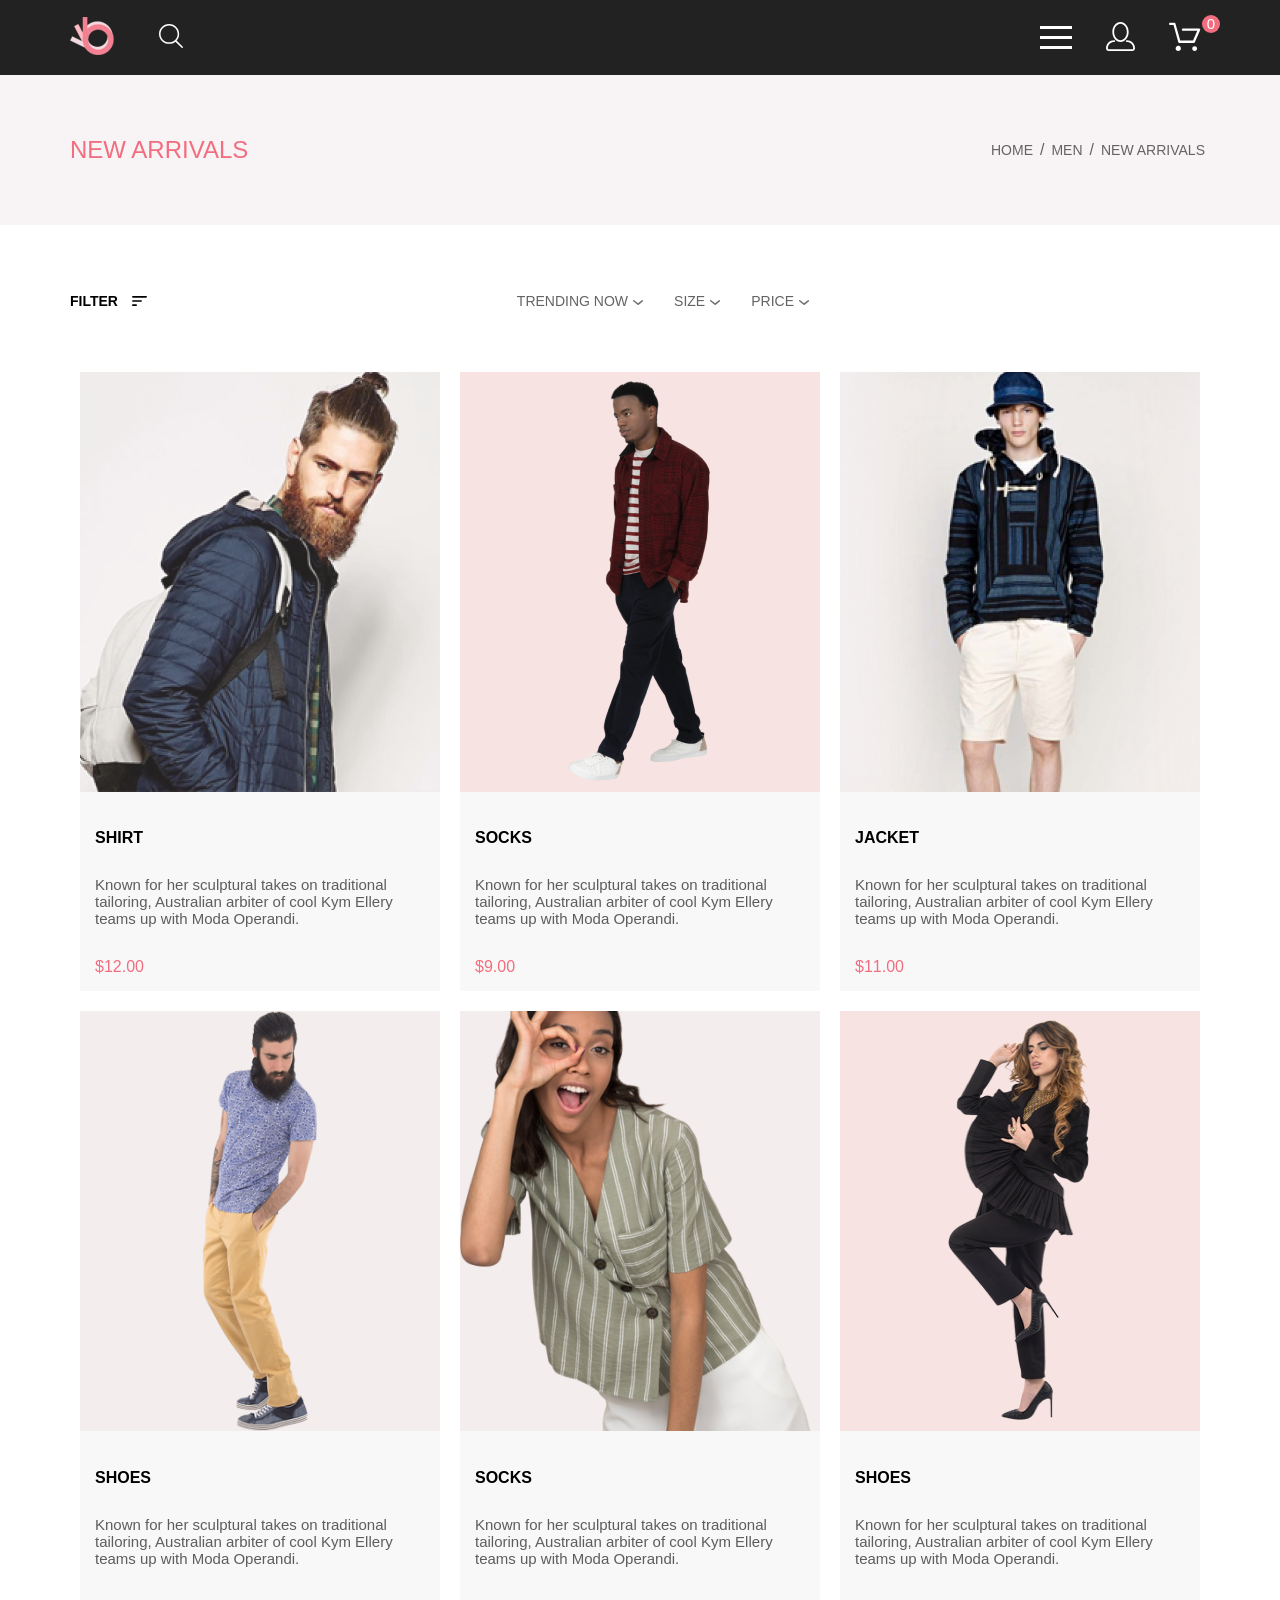
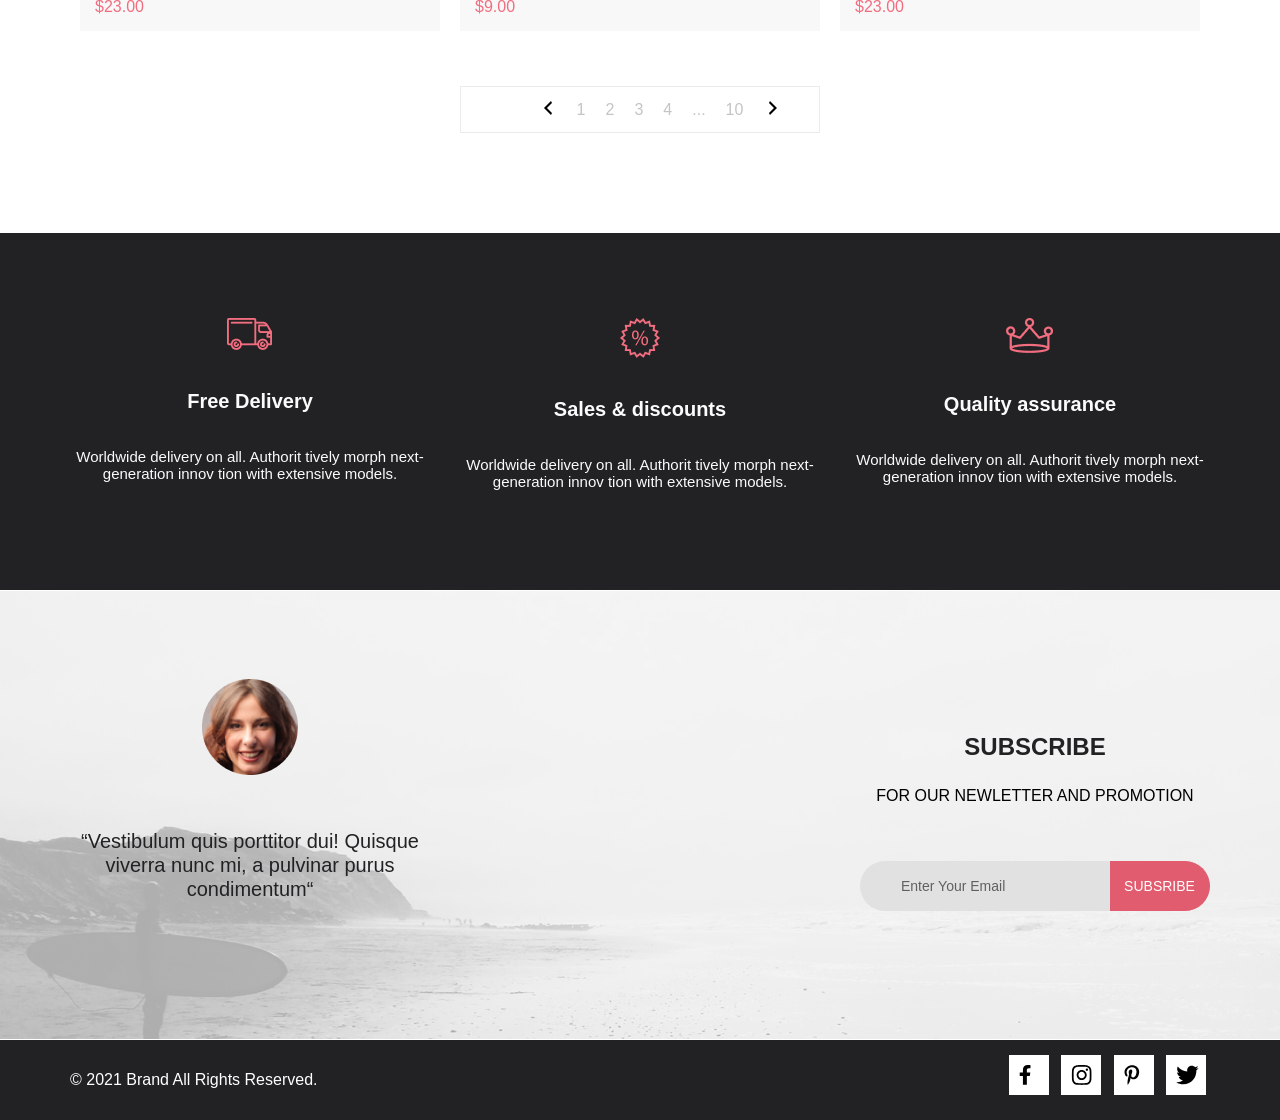
==== commit e3e9727f: "Add count basket number" ====
--- a/js2_1. study_project_web-shop/catalog.html
+++ b/js2_1. study_project_web-shop/catalog.html
@@ -6,11 +6,7 @@
     <title>catalog-page</title>
     <link rel="stylesheet" href="css/style.css">
     <link rel="preconnect" href="https://fonts.gstatic.com">
-<<<<<<< HEAD
     <script src="js/script_3.js"></script>
-=======
-    <script src="js/script.js"></script>
->>>>>>> main
 </head>
 
 <body>
@@ -111,13 +107,16 @@
                     <svg width="42" height="37" viewBox="0 0 42 37" xmlns="http://www.w3.org/2000/svg">
                         <path
                             d="M26.2009 37C25.5532 36.9738 24.9415 36.6948 24.4972 36.2227C24.0529 35.7506 23.8114 35.1232 23.8245 34.475C23.8376 33.8269 24.1043 33.2097 24.5673 32.7559C25.0303 32.3022 25.6527 32.048 26.301 32.048C26.9493 32.048 27.5717 32.3022 28.0347 32.7559C28.4977 33.2097 28.7644 33.8269 28.7775 34.475C28.7906 35.1232 28.549 35.7506 28.1047 36.2227C27.6604 36.6948 27.0488 36.9738 26.401 37H26.2009ZM6.75293 34.32C6.75293 33.79 6.91011 33.2718 7.20459 32.8311C7.49907 32.3904 7.91764 32.0469 8.40735 31.844C8.89705 31.6412 9.43594 31.5881 9.95581 31.6915C10.4757 31.7949 10.9532 32.0502 11.328 32.425C11.7028 32.7998 11.9581 33.2773 12.0615 33.7972C12.1649 34.317 12.1118 34.8559 11.9089 35.3456C11.7061 35.8353 11.3626 36.2539 10.9219 36.5483C10.4812 36.8428 9.96304 37 9.43298 37C9.08087 37.0003 8.73212 36.9311 8.40674 36.7966C8.08136 36.662 7.78569 36.4646 7.53662 36.2158C7.28755 35.9669 7.09001 35.6713 6.9552 35.3461C6.82039 35.0208 6.75098 34.6721 6.75098 34.32H6.75293ZM10.553 28.686C10.2935 28.6868 10.0409 28.6024 9.83411 28.4457C9.62727 28.2891 9.47758 28.0689 9.40796 27.819L4.57495 10.364H1.18201C0.868521 10.364 0.567859 10.2395 0.346191 10.0178C0.124523 9.79614 0 9.49549 0 9.18201C0 8.86852 0.124523 8.56787 0.346191 8.3462C0.567859 8.12454 0.868521 8.00001 1.18201 8.00001H5.46301C5.7225 7.99919 5.97504 8.08372 6.18176 8.24057C6.38848 8.39742 6.53784 8.61788 6.60693 8.86801L11.4399 26.323H24.6179L29.001 16.275H14.401C14.2428 16.2796 14.0854 16.2524 13.9379 16.1951C13.7904 16.1377 13.6559 16.0513 13.5424 15.9411C13.4288 15.8308 13.3386 15.6989 13.277 15.5532C13.2154 15.4074 13.1836 15.2508 13.1836 15.0925C13.1836 14.9343 13.2154 14.7776 13.277 14.6319C13.3386 14.4861 13.4288 14.3542 13.5424 14.2439C13.6559 14.1337 13.7904 14.0473 13.9379 13.9899C14.0854 13.9326 14.2428 13.9054 14.401 13.91H30.814C31.0097 13.91 31.2022 13.9587 31.3744 14.0517C31.5465 14.1448 31.6928 14.2793 31.7999 14.443C31.9078 14.6073 31.9734 14.7957 31.9908 14.9914C32.0083 15.1872 31.9771 15.3842 31.9 15.565L26.495 27.977C26.4026 28.1876 26.251 28.3668 26.0585 28.4927C25.866 28.6186 25.641 28.6858 25.411 28.686H10.553Z" />
-                        <path
+                        <!-- <path
                             d="M31.502 19C36.7487 19 41.002 14.7467 41.002 9.5C41.002 4.25329 36.7487 0 31.502 0C26.2552 0 22.002 4.25329 22.002 9.5C22.002 14.7467 26.2552 19 31.502 19Z"
-                            fill="#F16D7F" />
-                        <path
-                            d="M30.8146 7.648C31.2626 7.552 31.6746 7.504 32.0506 7.504C32.4986 7.504 32.8946 7.57 33.2386 7.702C33.5826 7.834 33.8686 8.016 34.0966 8.248C34.3286 8.48 34.5026 8.754 34.6186 9.07C34.7386 9.386 34.7986 9.73 34.7986 10.102C34.7986 10.558 34.7186 10.97 34.5586 11.338C34.4026 11.706 34.1846 12.022 33.9046 12.286C33.6286 12.546 33.3026 12.746 32.9266 12.886C32.5506 13.026 32.1446 13.096 31.7086 13.096C31.4566 13.096 31.2146 13.07 30.9826 13.018C30.7506 12.97 30.5326 12.904 30.3286 12.82C30.1286 12.736 29.9426 12.64 29.7706 12.532C29.5986 12.424 29.4466 12.31 29.3146 12.19L29.6446 11.734C29.7166 11.63 29.8106 11.578 29.9266 11.578C30.0066 11.578 30.0966 11.61 30.1966 11.674C30.2966 11.734 30.4186 11.802 30.5626 11.878C30.7066 11.954 30.8746 12.024 31.0666 12.088C31.2626 12.148 31.4946 12.178 31.7626 12.178C32.0626 12.178 32.3326 12.13 32.5726 12.034C32.8126 11.938 33.0186 11.802 33.1906 11.626C33.3626 11.446 33.4946 11.232 33.5866 10.984C33.6786 10.736 33.7246 10.458 33.7246 10.15C33.7246 9.882 33.6846 9.64 33.6046 9.424C33.5286 9.208 33.4106 9.024 33.2506 8.872C33.0946 8.72 32.8986 8.602 32.6626 8.518C32.4266 8.434 32.1506 8.392 31.8346 8.392C31.6186 8.392 31.3926 8.41 31.1566 8.446C30.9246 8.482 30.6866 8.54 30.4426 8.62L29.7706 8.422L30.4606 4.402H34.5346V4.87C34.5346 5.022 34.4866 5.148 34.3906 5.248C34.2986 5.344 34.1386 5.392 33.9106 5.392H31.2106L30.8146 7.648Z" />
+                            fill="#F16D7F" /> -->
+                        <!-- <path
+                            d="M30.8146 7.648C31.2626 7.552 31.6746 7.504 32.0506 7.504C32.4986 7.504 32.8946 7.57 33.2386 7.702C33.5826 7.834 33.8686 8.016 34.0966 8.248C34.3286 8.48 34.5026 8.754 34.6186 9.07C34.7386 9.386 34.7986 9.73 34.7986 10.102C34.7986 10.558 34.7186 10.97 34.5586 11.338C34.4026 11.706 34.1846 12.022 33.9046 12.286C33.6286 12.546 33.3026 12.746 32.9266 12.886C32.5506 13.026 32.1446 13.096 31.7086 13.096C31.4566 13.096 31.2146 13.07 30.9826 13.018C30.7506 12.97 30.5326 12.904 30.3286 12.82C30.1286 12.736 29.9426 12.64 29.7706 12.532C29.5986 12.424 29.4466 12.31 29.3146 12.19L29.6446 11.734C29.7166 11.63 29.8106 11.578 29.9266 11.578C30.0066 11.578 30.0966 11.61 30.1966 11.674C30.2966 11.734 30.4186 11.802 30.5626 11.878C30.7066 11.954 30.8746 12.024 31.0666 12.088C31.2626 12.148 31.4946 12.178 31.7626 12.178C32.0626 12.178 32.3326 12.13 32.5726 12.034C32.8126 11.938 33.0186 11.802 33.1906 11.626C33.3626 11.446 33.4946 11.232 33.5866 10.984C33.6786 10.736 33.7246 10.458 33.7246 10.15C33.7246 9.882 33.6846 9.64 33.6046 9.424C33.5286 9.208 33.4106 9.024 33.2506 8.872C33.0946 8.72 32.8986 8.602 32.6626 8.518C32.4266 8.434 32.1506 8.392 31.8346 8.392C31.6186 8.392 31.3926 8.41 31.1566 8.446C30.9246 8.482 30.6866 8.54 30.4426 8.62L29.7706 8.422L30.4606 4.402H34.5346V4.87C34.5346 5.022 34.4866 5.148 34.3906 5.248C34.2986 5.344 34.1386 5.392 33.9106 5.392H31.2106L30.8146 7.648Z" /> -->
+                            
                     </svg>
-                </button>
+                    <span class="countBasket">0</span>
+                    </button>
+               
             </div>
         </div>
 
@@ -296,10 +295,6 @@
                     <p>“Vestibulum quis porttitor dui! Quisque viverra nunc mi, a pulvinar purus condimentum“</p>
                 </div>
 
-<<<<<<< HEAD
-=======
-                
->>>>>>> main
                 <form action="" class="subsribe-form">
                     <h2>subscribe</h2>
                     <p>for our newletter and promotion</p>
@@ -325,8 +320,4 @@
 
 </body>
 
-<<<<<<< HEAD
 </html>
-=======
-</html>
->>>>>>> main
--- a/js2_1. study_project_web-shop/css/style.css
+++ b/js2_1. study_project_web-shop/css/style.css
@@ -80,6 +80,11 @@
 
 .header-block svg {
     fill: #ffffff;
+}
+
+.logo-icon{
+    /* position: relative;
+    top: 7px; */
 }
 
 .logo-icon:hover img {
@@ -324,6 +329,12 @@
 .personal-account-btn:active svg {
     fill: #F16D7F;
 }
+
+.basket-btn {
+    position: relative;
+    bottom: 3px;
+}
+
 .basket-btn svg {
   width: 41px;
   height: 36px;
@@ -333,6 +344,18 @@
 }
 .basket-btn:active svg {
     fill: #F16D7F;
+}
+
+.countBasket {
+    /* display: none; */
+    font-size: 15px;
+    width: 18px;
+    height: 18px;
+    background-color: #F16D7F;
+    color: #ffffff;
+    position: absolute;
+    right: -10px;
+    border-radius: 15px;
 }
 
 .home-block-banner {
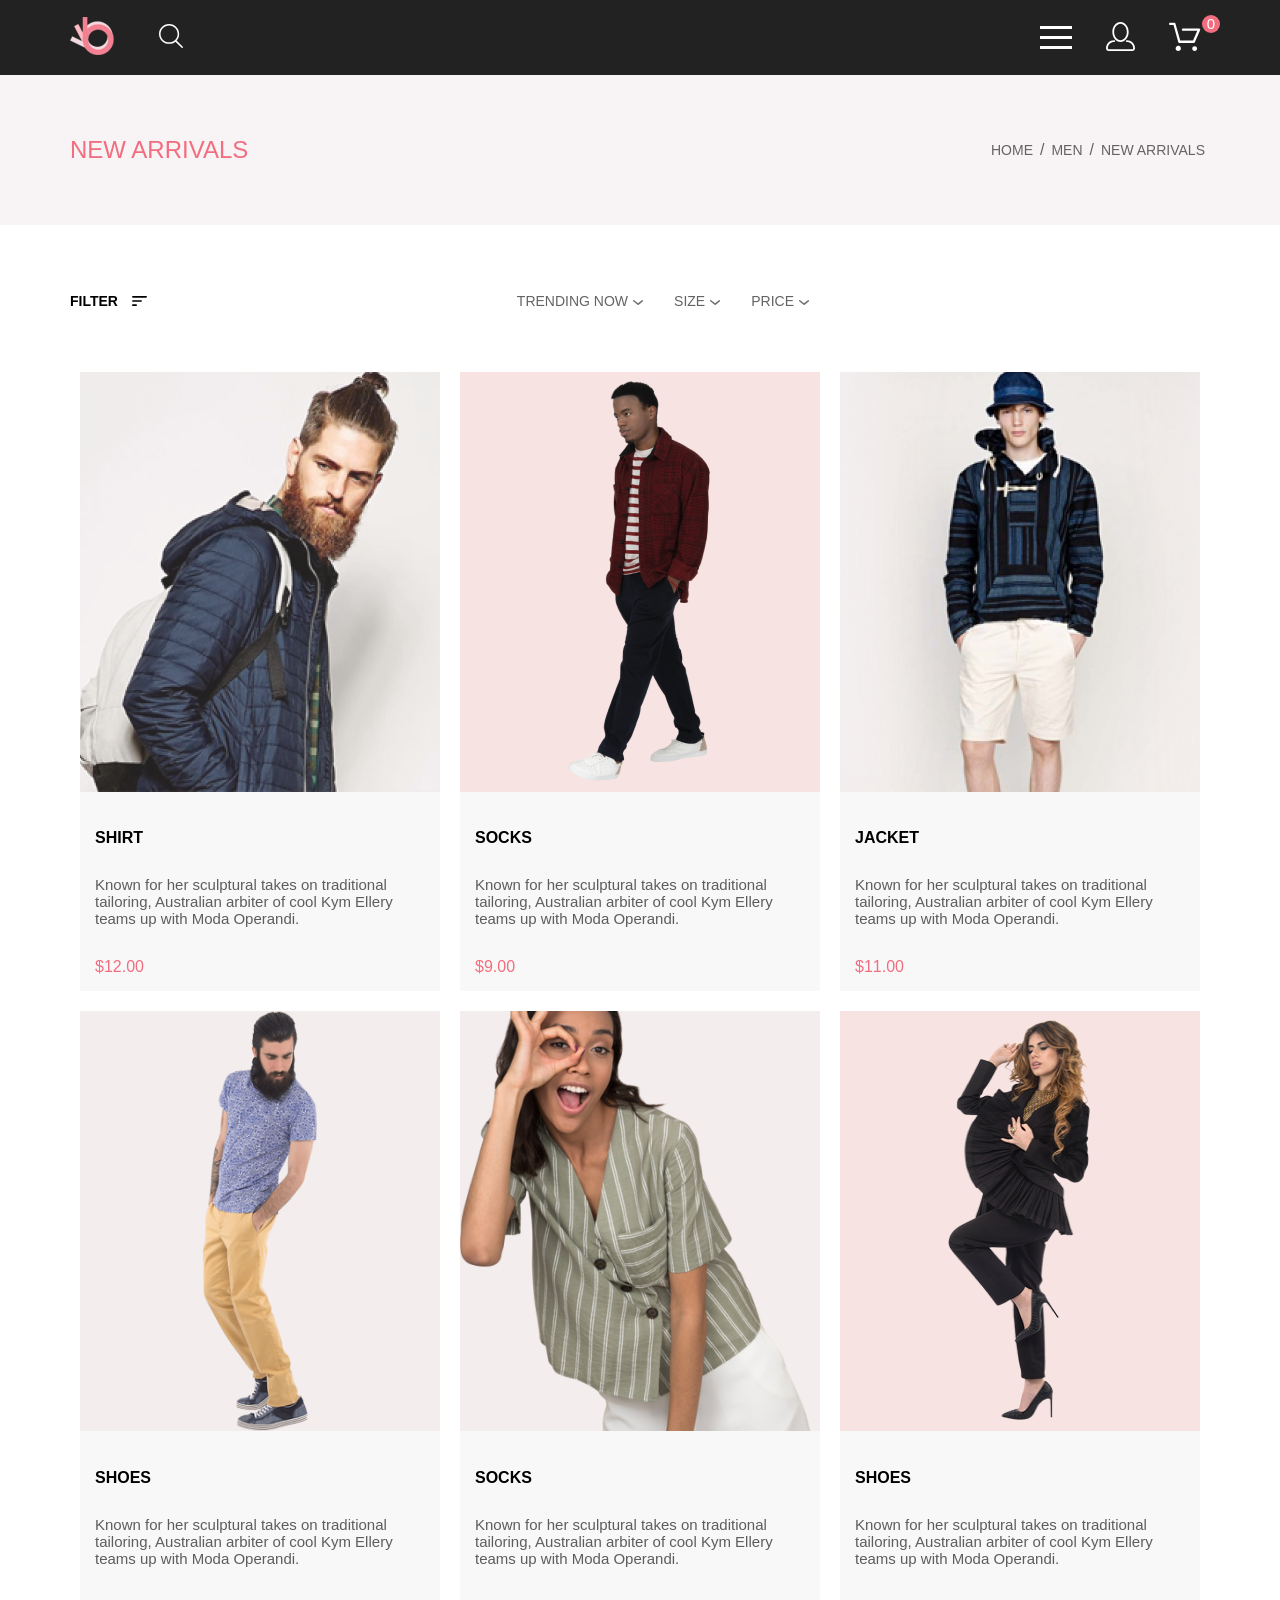
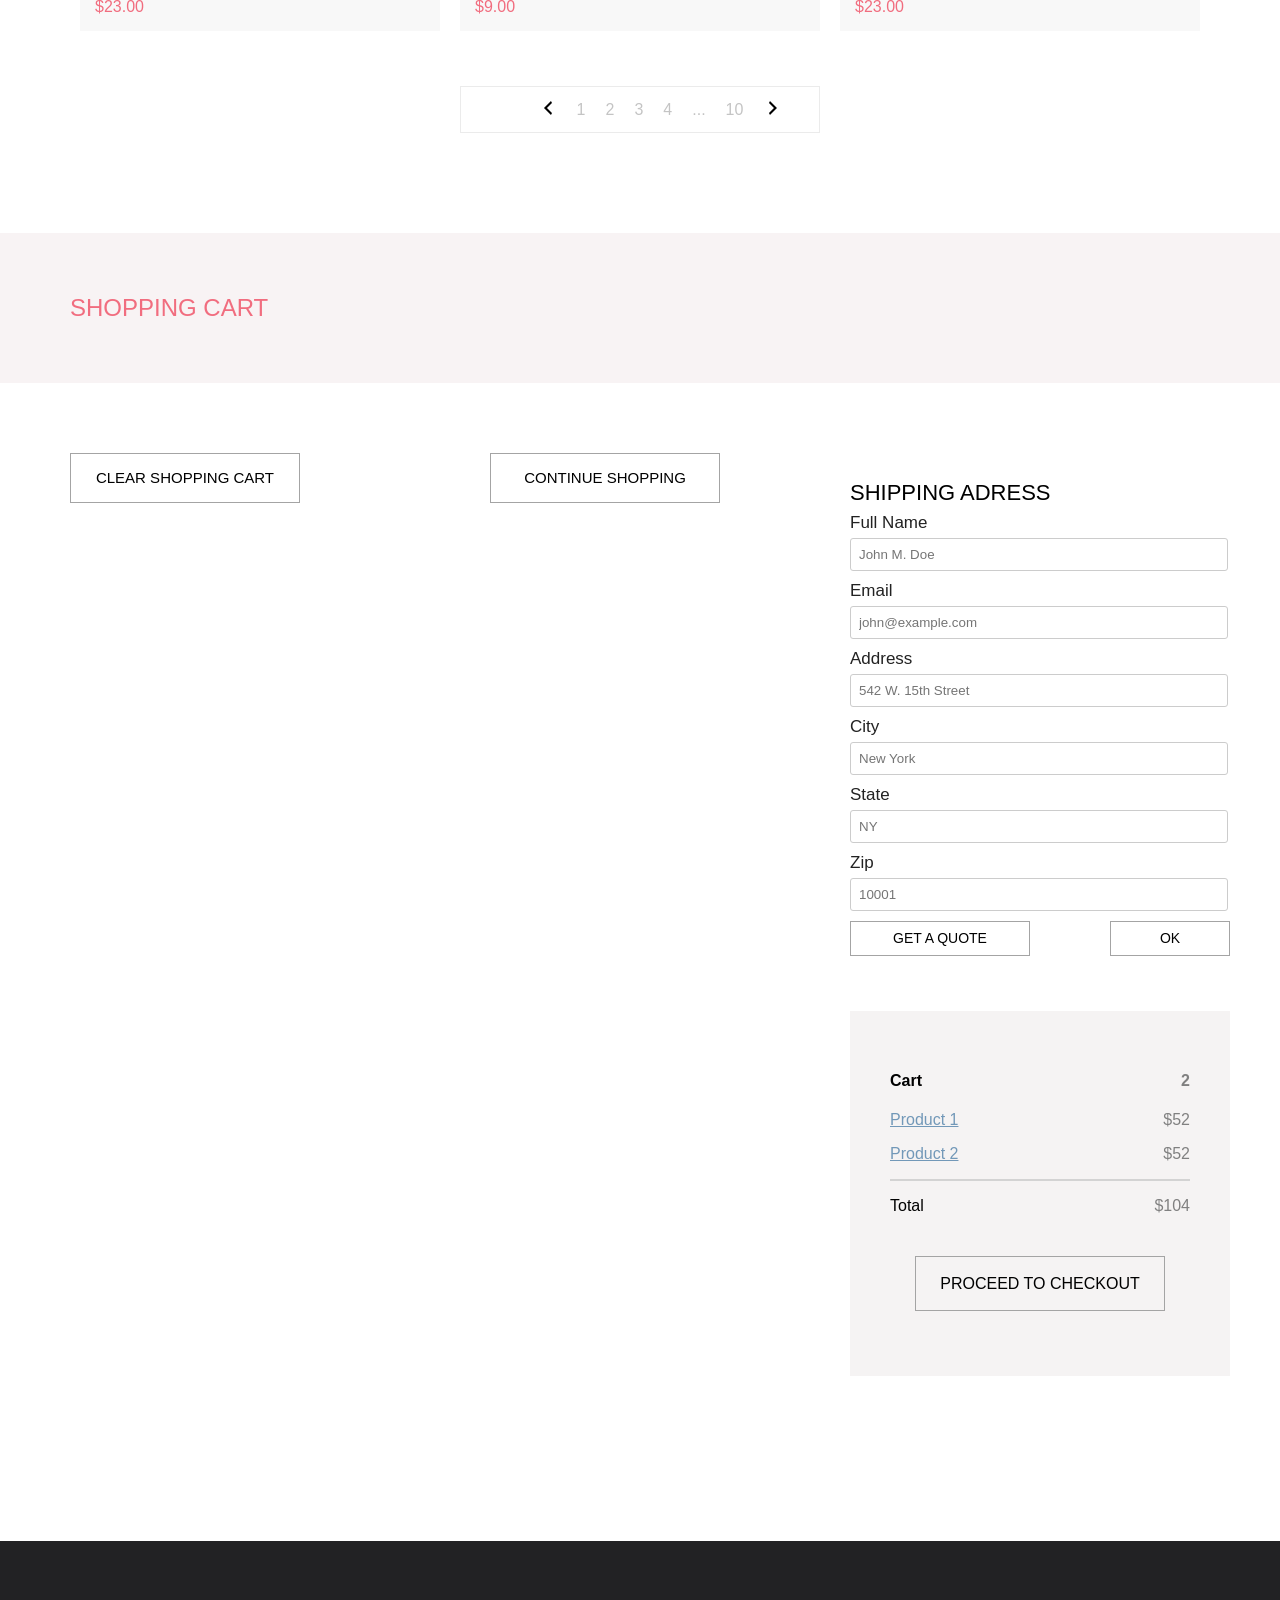
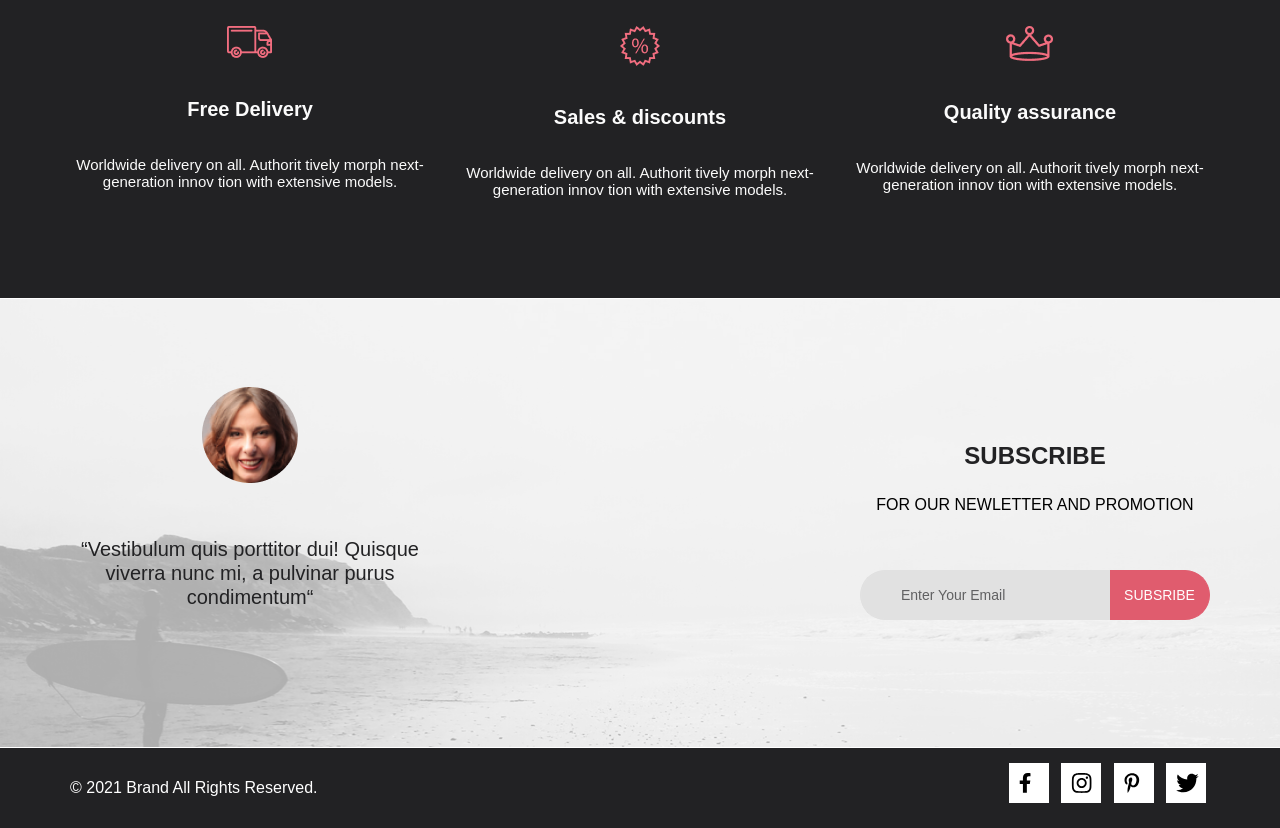
==== commit 24d6520e: "Add click open/close menuList button" ====
--- a/js2_1. study_project_web-shop/catalog.html
+++ b/js2_1. study_project_web-shop/catalog.html
@@ -7,6 +7,7 @@
     <link rel="stylesheet" href="css/style.css">
     <link rel="preconnect" href="https://fonts.gstatic.com">
     <script src="js/script_3.js"></script>
+    <!-- <script src="js/studAndreyShop.js"></script> -->
 </head>
 
 <body>
@@ -26,12 +27,13 @@
 
             <div class="page-header-wrp-btn">
                 <nav class="menu">
-                    <label class="menu-btn" for="menu-switch">
-                        <span></span>
-                    </label>
-                    <input id="menu-switch" type="checkbox">
-                    <ul class="menu-list">
-                        <a href="#" class="menu-list-close-btn"></a>
+
+                    <button class="menu_btn" type="button" for="menu-switch">
+                        <span class="span_btn"></span>
+                    </button>
+                    <!-- <input id="menu-switch" type="checkbox"> -->
+                    <ul class="menu_list">
+                        <a class="menu_list_close_btn"></a>
                         <span class="menu-list-title">menu</span>
                         <li class="menu-list-item">
                             <a href="#">man</a>
@@ -103,20 +105,15 @@
                     </svg>
                 </button>
 
-                <button class="basket-btn">
+                <button class="basket-btn" onclick="document.location='#6546sds57'">
                     <svg width="42" height="37" viewBox="0 0 42 37" xmlns="http://www.w3.org/2000/svg">
                         <path
                             d="M26.2009 37C25.5532 36.9738 24.9415 36.6948 24.4972 36.2227C24.0529 35.7506 23.8114 35.1232 23.8245 34.475C23.8376 33.8269 24.1043 33.2097 24.5673 32.7559C25.0303 32.3022 25.6527 32.048 26.301 32.048C26.9493 32.048 27.5717 32.3022 28.0347 32.7559C28.4977 33.2097 28.7644 33.8269 28.7775 34.475C28.7906 35.1232 28.549 35.7506 28.1047 36.2227C27.6604 36.6948 27.0488 36.9738 26.401 37H26.2009ZM6.75293 34.32C6.75293 33.79 6.91011 33.2718 7.20459 32.8311C7.49907 32.3904 7.91764 32.0469 8.40735 31.844C8.89705 31.6412 9.43594 31.5881 9.95581 31.6915C10.4757 31.7949 10.9532 32.0502 11.328 32.425C11.7028 32.7998 11.9581 33.2773 12.0615 33.7972C12.1649 34.317 12.1118 34.8559 11.9089 35.3456C11.7061 35.8353 11.3626 36.2539 10.9219 36.5483C10.4812 36.8428 9.96304 37 9.43298 37C9.08087 37.0003 8.73212 36.9311 8.40674 36.7966C8.08136 36.662 7.78569 36.4646 7.53662 36.2158C7.28755 35.9669 7.09001 35.6713 6.9552 35.3461C6.82039 35.0208 6.75098 34.6721 6.75098 34.32H6.75293ZM10.553 28.686C10.2935 28.6868 10.0409 28.6024 9.83411 28.4457C9.62727 28.2891 9.47758 28.0689 9.40796 27.819L4.57495 10.364H1.18201C0.868521 10.364 0.567859 10.2395 0.346191 10.0178C0.124523 9.79614 0 9.49549 0 9.18201C0 8.86852 0.124523 8.56787 0.346191 8.3462C0.567859 8.12454 0.868521 8.00001 1.18201 8.00001H5.46301C5.7225 7.99919 5.97504 8.08372 6.18176 8.24057C6.38848 8.39742 6.53784 8.61788 6.60693 8.86801L11.4399 26.323H24.6179L29.001 16.275H14.401C14.2428 16.2796 14.0854 16.2524 13.9379 16.1951C13.7904 16.1377 13.6559 16.0513 13.5424 15.9411C13.4288 15.8308 13.3386 15.6989 13.277 15.5532C13.2154 15.4074 13.1836 15.2508 13.1836 15.0925C13.1836 14.9343 13.2154 14.7776 13.277 14.6319C13.3386 14.4861 13.4288 14.3542 13.5424 14.2439C13.6559 14.1337 13.7904 14.0473 13.9379 13.9899C14.0854 13.9326 14.2428 13.9054 14.401 13.91H30.814C31.0097 13.91 31.2022 13.9587 31.3744 14.0517C31.5465 14.1448 31.6928 14.2793 31.7999 14.443C31.9078 14.6073 31.9734 14.7957 31.9908 14.9914C32.0083 15.1872 31.9771 15.3842 31.9 15.565L26.495 27.977C26.4026 28.1876 26.251 28.3668 26.0585 28.4927C25.866 28.6186 25.641 28.6858 25.411 28.686H10.553Z" />
-                        <!-- <path
-                            d="M31.502 19C36.7487 19 41.002 14.7467 41.002 9.5C41.002 4.25329 36.7487 0 31.502 0C26.2552 0 22.002 4.25329 22.002 9.5C22.002 14.7467 26.2552 19 31.502 19Z"
-                            fill="#F16D7F" /> -->
-                        <!-- <path
-                            d="M30.8146 7.648C31.2626 7.552 31.6746 7.504 32.0506 7.504C32.4986 7.504 32.8946 7.57 33.2386 7.702C33.5826 7.834 33.8686 8.016 34.0966 8.248C34.3286 8.48 34.5026 8.754 34.6186 9.07C34.7386 9.386 34.7986 9.73 34.7986 10.102C34.7986 10.558 34.7186 10.97 34.5586 11.338C34.4026 11.706 34.1846 12.022 33.9046 12.286C33.6286 12.546 33.3026 12.746 32.9266 12.886C32.5506 13.026 32.1446 13.096 31.7086 13.096C31.4566 13.096 31.2146 13.07 30.9826 13.018C30.7506 12.97 30.5326 12.904 30.3286 12.82C30.1286 12.736 29.9426 12.64 29.7706 12.532C29.5986 12.424 29.4466 12.31 29.3146 12.19L29.6446 11.734C29.7166 11.63 29.8106 11.578 29.9266 11.578C30.0066 11.578 30.0966 11.61 30.1966 11.674C30.2966 11.734 30.4186 11.802 30.5626 11.878C30.7066 11.954 30.8746 12.024 31.0666 12.088C31.2626 12.148 31.4946 12.178 31.7626 12.178C32.0626 12.178 32.3326 12.13 32.5726 12.034C32.8126 11.938 33.0186 11.802 33.1906 11.626C33.3626 11.446 33.4946 11.232 33.5866 10.984C33.6786 10.736 33.7246 10.458 33.7246 10.15C33.7246 9.882 33.6846 9.64 33.6046 9.424C33.5286 9.208 33.4106 9.024 33.2506 8.872C33.0946 8.72 32.8986 8.602 32.6626 8.518C32.4266 8.434 32.1506 8.392 31.8346 8.392C31.6186 8.392 31.3926 8.41 31.1566 8.446C30.9246 8.482 30.6866 8.54 30.4426 8.62L29.7706 8.422L30.4606 4.402H34.5346V4.87C34.5346 5.022 34.4866 5.148 34.3906 5.248C34.2986 5.344 34.1386 5.392 33.9106 5.392H31.2106L30.8146 7.648Z" /> -->
-                            
+
                     </svg>
                     <span class="countBasket">0</span>
-                    </button>
-               
+                </button>
+
             </div>
         </div>
 
@@ -133,14 +130,15 @@
                     </ul>
                 </nav>
 
-            </div>   
-            
+            </div>
+
         </section>
 
         <section class="filter-block ">
             <div class="padding-site">
                 <a href="#" class="filter-name"><span>filter</span>
-                    <svg class="filter-icon" width="15" height="10" viewBox="0 0 15 10" xmlns="http://www.w3.org/2000/svg">
+                    <svg class="filter-icon" width="15" height="10" viewBox="0 0 15 10"
+                        xmlns="http://www.w3.org/2000/svg">
                         <path id="filter-vector"
                             d="M0.833333 10H4.16667C4.625 10 5 9.625 5 9.16667C5 8.70833 4.625 8.33333 4.16667 8.33333H0.833333C0.375 8.33333 0 8.70833 0 9.16667C0 9.625 0.375 10 0.833333 10ZM0 0.833333C0 1.29167 0.375 1.66667 0.833333 1.66667H14.1667C14.625 1.66667 15 1.29167 15 0.833333C15 0.375 14.625 0 14.1667 0H0.833333C0.375 0 0 0.375 0 0.833333ZM0.833333 5.83333H9.16667C9.625 5.83333 10 5.45833 10 5C10 4.54167 9.625 4.16667 9.16667 4.16667H0.833333C0.375 4.16667 0 4.54167 0 5C0 5.45833 0.375 5.83333 0.833333 5.83333Z" />
                     </svg>
@@ -152,109 +150,10 @@
                 </ul>
                 <div class="dop-flex-block3"></div>
             </div>
-            
+
         </section>
         <section class="product_block">
             <div class="padding-site product-cards">
-                <!-- <div class="product">
-                    <img src="img/product-foto1.png" alt="product-foto" class="image-product">
-                    <a href="#" class="overlay-img" style="width: 360px; height: 420px;"></a>
-                    <button href="#" class="overlay-btn">
-                        <span>Add to Cart</span></button>
-                    <h2>ellery x m'o capsule</h2>
-                    <p>Known for her sculptural takes on traditional tailoring, Australian arbiter of cool Kym Ellery
-                        teams
-                        up with Moda Operandi.</p>
-                    <span>$52.00</span>
-                </div>
-                <div class="product">
-                    <img src="img/product-foto7.png" alt="product-foto" class="image-product">
-                    <a href="#" class="overlay-img" style="width: 360px; height: 420px;"></a>
-                    <button href="" class="overlay-btn"><span>Add to Cart</span></button>
-                    <h2>ellery x m'o capsule</h2>
-                    <p>Known for her sculptural takes on traditional tailoring, Australian arbiter of cool Kym Ellery
-                        teams
-                        up with Moda Operandi.</p>
-                    <span>$52.00</span>
-                </div>
-<<<<<<< HEAD
-                
-=======
->>>>>>> main
-                <div class="product">
-                    <img src="img/product-foto3.png" alt="product-foto" class="image-product">
-                    <a href="#" class="overlay-img" style="width: 360px; height: 420px;"></a>
-                    <button href="" class="overlay-btn"><span>Add to Cart</span></button>
-                    <h2>ellery x m'o capsule</h2>
-                    <p>Known for her sculptural takes on traditional tailoring, Australian arbiter of cool Kym Ellery
-                        teams
-                        up with Moda Operandi.</p>
-                    <span>$52.00</span>
-                </div>
-<<<<<<< HEAD
-=======
-
->>>>>>> main
-                <div class="product">
-                    <img src="img/product-foto4.png" alt="product-foto" class="image-product">
-                    <a href="#" class="overlay-img" style="width: 360px; height: 420px;"></a>
-                    <button href="" class="overlay-btn"><span>Add to Cart</span></button>
-                    <h2>ellery x m'o capsule</h2>
-                    <p>Known for her sculptural takes on traditional tailoring, Australian arbiter of cool Kym Ellery
-                        teams
-                        up with Moda Operandi.</p>
-                    <span>$52.00</span>
-                </div>
-                <div class="product">
-                    <img src="img/product-foto8.png" alt="product-foto" class="image-product">
-                    <a href="#" class="overlay-img" style="width: 360px; height: 420px;"></a>
-                    <button href="" class="overlay-btn"><span>Add to Cart</span></button>
-                    <h2>ellery x m'o capsule</h2>
-                    <p>Known for her sculptural takes on traditional tailoring, Australian arbiter of cool Kym Ellery
-                        teams
-                        up with Moda Operandi.</p>
-                    <span>$52.00</span>
-                </div>
-                <div class="product">
-                    <img src="img/product-foto9.png" alt="product-foto" class="image-product">
-                    <a href="#" class="overlay-img" style="width: 360px; height: 420px;"></a>
-                    <button href="" class="overlay-btn"><span>Add to Cart</span></button>
-                    <h2>ellery x m'o capsule</h2>
-                    <p>Known for her sculptural takes on traditional tailoring, Australian arbiter of cool Kym Ellery
-                        teams
-                        up with Moda Operandi.</p>
-                    <span>$52.00</span>
-                </div>
-                <div class="product">
-                    <img src="img/product-foto10.png" alt="product-foto" class="image-product">
-                    <a href="#" class="overlay-img" style="width: 360px; height: 420px;"></a>
-                    <button href="" class="overlay-btn"><span>Add to Cart</span></button>
-                    <h2>ellery x m'o capsule</h2>
-                    <p>Known for her sculptural takes on traditional tailoring, Australian arbiter of cool Kym Ellery
-                        teams
-                        up with Moda Operandi.</p>
-                    <span>$52.00</span>
-                </div>
-                <div class="product">
-                    <img src="img/product-foto11.png" alt="product-foto" class="image-product">
-                    <a href="#" class="overlay-img" style="width: 360px; height: 420px;"></a>
-                    <button href="" class="overlay-btn"><span>Add to Cart</span></button>
-                    <h2>ellery x m'o capsule</h2>
-                    <p>Known for her sculptural takes on traditional tailoring, Australian arbiter of cool Kym Ellery
-                        teams
-                        up with Moda Operandi.</p>
-                    <span>$52.00</span>
-                </div>
-                <div class="product hide-card-768px">
-                    <img src="img/product-foto12.png" alt="product-foto" class="image-product">
-                    <a href="#" class="overlay-img" style="width: 360px; height: 420px;"></a>
-                    <button href="" class="overlay-btn"><span>Add to Cart</span></button>
-                    <h2>ellery x m'o capsule</h2>
-                    <p>Known for her sculptural takes on traditional tailoring, Australian arbiter of cool Kym Ellery
-                        teams
-                        up with Moda Operandi.</p>
-                    <span>$52.00</span>
-                </div> -->
             </div>
 
             <ul class="number-block-block">
@@ -268,6 +167,77 @@
 
         </section>
 
+        <section class="subnav" id="6546sds57">
+            <div class="padding-site">
+                <a href="#" class="subnav-name">shopping cart</a>
+            </div>
+        </section>
+        <section class="cart_block">
+            <div class="padding-site">
+                <div class="cart_products ">
+
+                    <!-- <div class="cart_number">
+                        <img src="img/product-foto1.png" alt="product-foto" class="image-product">
+                        <h2>mango people t-shirt</h2>
+                        <a href="#"><svg width="18" height="18" viewBox="0 0 18 18"  xmlns="http://www.w3.org/2000/svg">
+                            <path id="Vector" d="M11.2453 9L17.5302 2.71516C17.8285 2.41741 17.9962 2.01336 17.9966 1.59191C17.997 1.17045 17.8299 0.76611 17.5322 0.467833C17.2344 0.169555 16.8304 0.00177586 16.4089 0.00140366C15.9875 0.00103146 15.5831 0.168097 15.2848 0.465848L9 6.75069L2.71516 0.465848C2.41688 0.167571 2.01233 0 1.5905 0C1.16868 0 0.764125 0.167571 0.465848 0.465848C0.167571 0.764125 0 1.16868 0 1.5905C0 2.01233 0.167571 2.41688 0.465848 2.71516L6.75069 9L0.465848 15.2848C0.167571 15.5831 0 15.9877 0 16.4095C0 16.8313 0.167571 17.2359 0.465848 17.5342C0.764125 17.8324 1.16868 18 1.5905 18C2.01233 18 2.41688 17.8324 2.71516 17.5342L9 11.2493L15.2848 17.5342C15.5831 17.8324 15.9877 18 16.4095 18C16.8313 18 17.2359 17.8324 17.5342 17.5342C17.8324 17.2359 18 16.8313 18 16.4095C18 15.9877 17.8324 15.5831 17.5342 15.2848L11.2453 9Z" />
+                            </svg></a>
+                            <ul>
+                                <li class="cart-price">Price: $300</li>
+                                <li class="cart-price">Color: Red</li>
+                                <li class="cart-price">Size: Xl</li>
+                                <li class="cart-price">Quantity: 2</li>
+                            </ul>
+                    </div>
+                    <div class="cart_number">
+                        <img src="img/product-foto7.png" alt="product-foto" class="image-product">
+                        <h2>mango people t-shirt</h2>
+                        <a href="#"><svg width="18" height="18" viewBox="0 0 18 18"  xmlns="http://www.w3.org/2000/svg">
+                            <path id="Vector" d="M11.2453 9L17.5302 2.71516C17.8285 2.41741 17.9962 2.01336 17.9966 1.59191C17.997 1.17045 17.8299 0.76611 17.5322 0.467833C17.2344 0.169555 16.8304 0.00177586 16.4089 0.00140366C15.9875 0.00103146 15.5831 0.168097 15.2848 0.465848L9 6.75069L2.71516 0.465848C2.41688 0.167571 2.01233 0 1.5905 0C1.16868 0 0.764125 0.167571 0.465848 0.465848C0.167571 0.764125 0 1.16868 0 1.5905C0 2.01233 0.167571 2.41688 0.465848 2.71516L6.75069 9L0.465848 15.2848C0.167571 15.5831 0 15.9877 0 16.4095C0 16.8313 0.167571 17.2359 0.465848 17.5342C0.764125 17.8324 1.16868 18 1.5905 18C2.01233 18 2.41688 17.8324 2.71516 17.5342L9 11.2493L15.2848 17.5342C15.5831 17.8324 15.9877 18 16.4095 18C16.8313 18 17.2359 17.8324 17.5342 17.5342C17.8324 17.2359 18 16.8313 18 16.4095C18 15.9877 17.8324 15.5831 17.5342 15.2848L11.2453 9Z" />
+                            </svg></a>
+                            <ul>
+                                <li class="cart-price">Price: $300</li>
+                                <li class="cart-price">Color: Red</li>
+                                <li class="cart-price">Size: Xl</li>
+                                <li class="cart-price">Quantity: 2</li>
+                            </ul>
+                    </div> -->
+                    <div class="cart-btn-block">
+                        <button class="cart-btn2">clear shopping cart</button>
+                        <button class="cart-btn2">continue shopping</button>
+                    </div>
+                </div>
+                <div class="shipping_block">
+                    <form action="" class="shipping_form">
+                        <h3>shipping adress</h3>
+                        <label for="name">Full Name</label>
+                        <input type="text" placeholder="John M. Doe">
+                        <label for="email">Email</label>
+                        <input type="text" id="email" name="email" placeholder="john@example.com">
+                        <label for="adr">Address</label>
+                        <input type="text" id="adr" name="address" placeholder="542 W. 15th Street">
+                        <label for="city">City</label>
+                        <input type="text" id="city" name="city" placeholder="New York">
+                        <label for="state">State</label>
+                        <input type="text" id="state" name="state" placeholder="NY">
+                        <label for="zip">Zip</label>
+                        <input type="text" id="zip" name="zip" placeholder="10001">
+                        <input type="reset" value="get a quote" class="form-btn cart-btn">
+                        <input type="submit" value="ok" class="sbmt-form-btn">
+                    </form>
+                    <form action="" class="check_form">
+                        <h4>Cart<span class="price">2</span></h4>
+                        <p><a href="#">Product 1</a><span class="price">$52</span></p>
+                        <p><a href="#">Product 2</a><span class="price">$52</span></p>
+                        <hr>
+                        <p>Total<span class="price">$104</span></p>
+                        <input type="submit" value="proceed to checkout" class="check-btn cart-btn">
+                    </form>
+                </div>
+            </div>
+
+        </section>
+
         <section class="container feature_block clearfix">
             <div class="feature">
                 <img src="icon/delivery-icon.png" alt="feature-foto" class="image-feature">
@@ -288,7 +258,6 @@
                 </p>
             </div>
         </section>
-
         <section class="subsribe-block">
             <div class="padding-site">
                 <div class="info"><img src="img/info-img.png" alt="info-img" class="info-img">
@@ -320,4 +289,4 @@
 
 </body>
 
-</html>
+</html>
--- a/js2_1. study_project_web-shop/css/style.css
+++ b/js2_1. study_project_web-shop/css/style.css
@@ -62,7 +62,9 @@
     min-height: 75px;
     background-color: #222222;
     width: 100%;
-    position: relative;
+    position: sticky;
+    top: 0px;
+    z-index: 99;
     display: flex;
     justify-content: space-between;
     align-items: center;
@@ -80,9 +82,11 @@
 
 .header-block svg {
     fill: #ffffff;
-}
-
-.logo-icon{
+    
+
+}
+
+.logo-icon {
     /* position: relative;
     top: 7px; */
 }
@@ -159,7 +163,7 @@
 
 
 /* === mobile menu === */
-.menu-btn {
+.menu_btn {
     display: flex;
     justify-content: center;
     align-items: center;
@@ -168,18 +172,18 @@
     /* border: 1px solid #fff; */
 }
 
-.menu-btn:hover span,
-.menu-btn:hover span::before,
-.menu-btn:hover span::after{
+.menu_btn:hover span,
+.menu_btn:hover span::before,
+.menu_btn:hover span::after{
   background-color: rgb(0, 183, 255);
 }
 
-.menu-btn:active span,
-.menu-btn:active span::before,
-.menu-btn:active span::after{
+.menu_btn:active span,
+.menu_btn:active span::before,
+.menu_btn:active span::after{
   background-color: #F16D7F;
 }
-.menu-btn span {
+.menu_btn span {
     display: block;
     width: 100%;
     height: 3px;
@@ -187,8 +191,8 @@
     position: relative;
 }
 
-.menu-btn span::before,
-.menu-btn span::after {
+.menu_btn span::before,
+.menu_btn span::after {
     content: "";
     display: block;
     width: 100%;
@@ -199,7 +203,7 @@
     left: 0;
 }
 
-.menu-btn span::after {
+.menu_btn span::after {
   top: 10px;
 }
 
@@ -207,11 +211,11 @@
   display: none;
 }
 
-#menu-switch:checked ~ .menu-list {
+#menu-switch:checked ~ .menu_list {
     display: block;
 }
   
-.menu-list {
+.menu_list {
     display: none;
     width: 232px;
     min-height: 764px;
@@ -225,7 +229,7 @@
     z-index: 5;
 }
 
-.menu-list-close-btn {
+.menu_list_close_btn {
     display: block;
     width: 12px;
     height: 12px;
@@ -237,8 +241,8 @@
     left: 170px;
 }
 
-.menu-list-close-btn::before,
-.menu-list-close-btn::after {
+.menu_list_close_btn::before,
+.menu_list_close_btn::after {
     content: "";
     display: block;
     width: 18px;
@@ -251,17 +255,17 @@
     transform: rotate(45deg);
 }
 
-.menu-list-close-btn::after {
+.menu_list_close_btn::after {
   transform: rotate(-45deg)
 }
 
-.menu-list-close-btn:hover::before,
-.menu-list-close-btn:hover::after {
+.menu_list_close_btn:hover::before,
+.menu_list_close_btn:hover::after {
     background: #B7B6B6;
 }
 
-.menu-list-close-btn:active::before,
-.menu-list-close-btn:active::after{
+.menu_list_close_btn:active::before,
+.menu_list_close_btn:active::after{
   background: #535353;
 }
 
@@ -347,6 +351,7 @@
 }
 
 .countBasket {
+    /* display: inline; */
     /* display: none; */
     font-size: 15px;
     width: 18px;
@@ -1715,21 +1720,6 @@
     .dop-flex-block3{
         display: none;
     }
-
-
-
-
-
-
-
-
-
-
-
-
-
-
-
 }
 
 
@@ -1748,7 +1738,7 @@
     .basket-btn, .personal-account-btn {
         display: none;
     }
-    .menu-btn {
+    .menu_btn {
         position: absolute;
         top: 20px;
         right: 16px;
